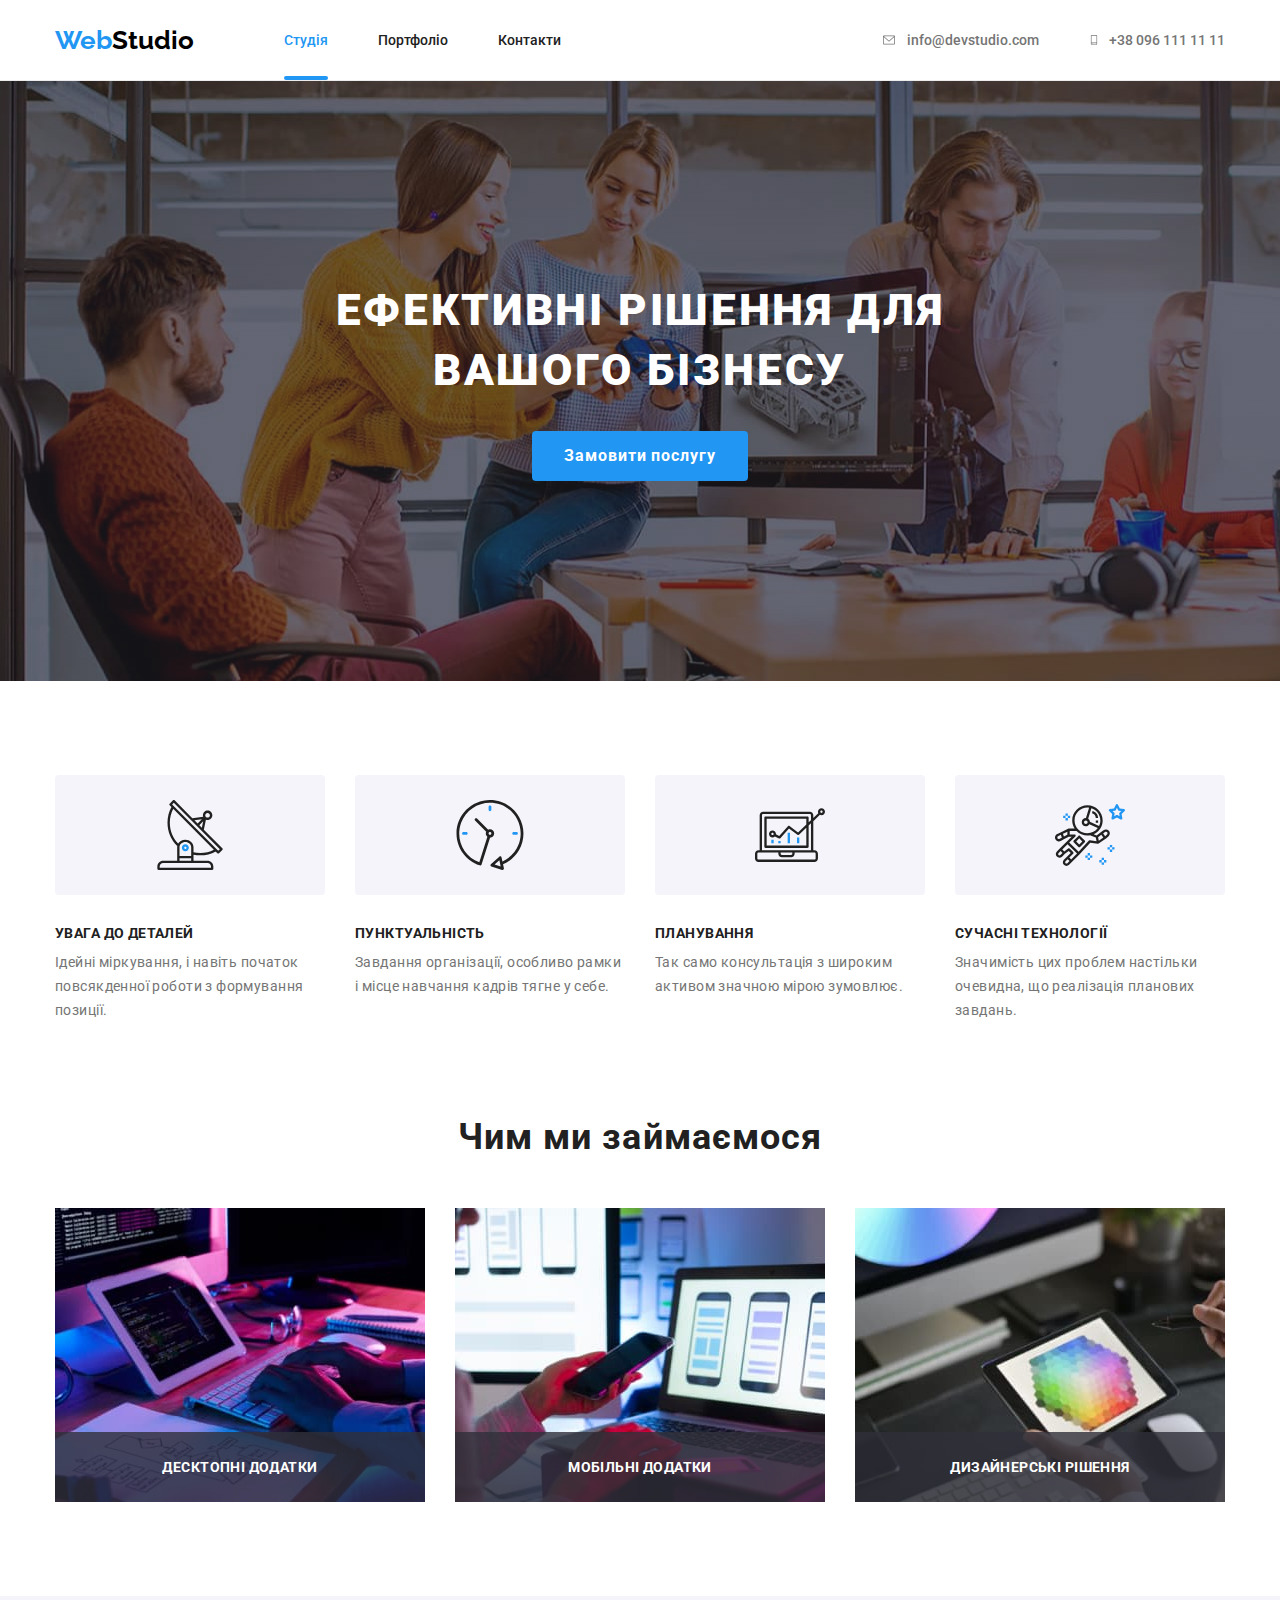
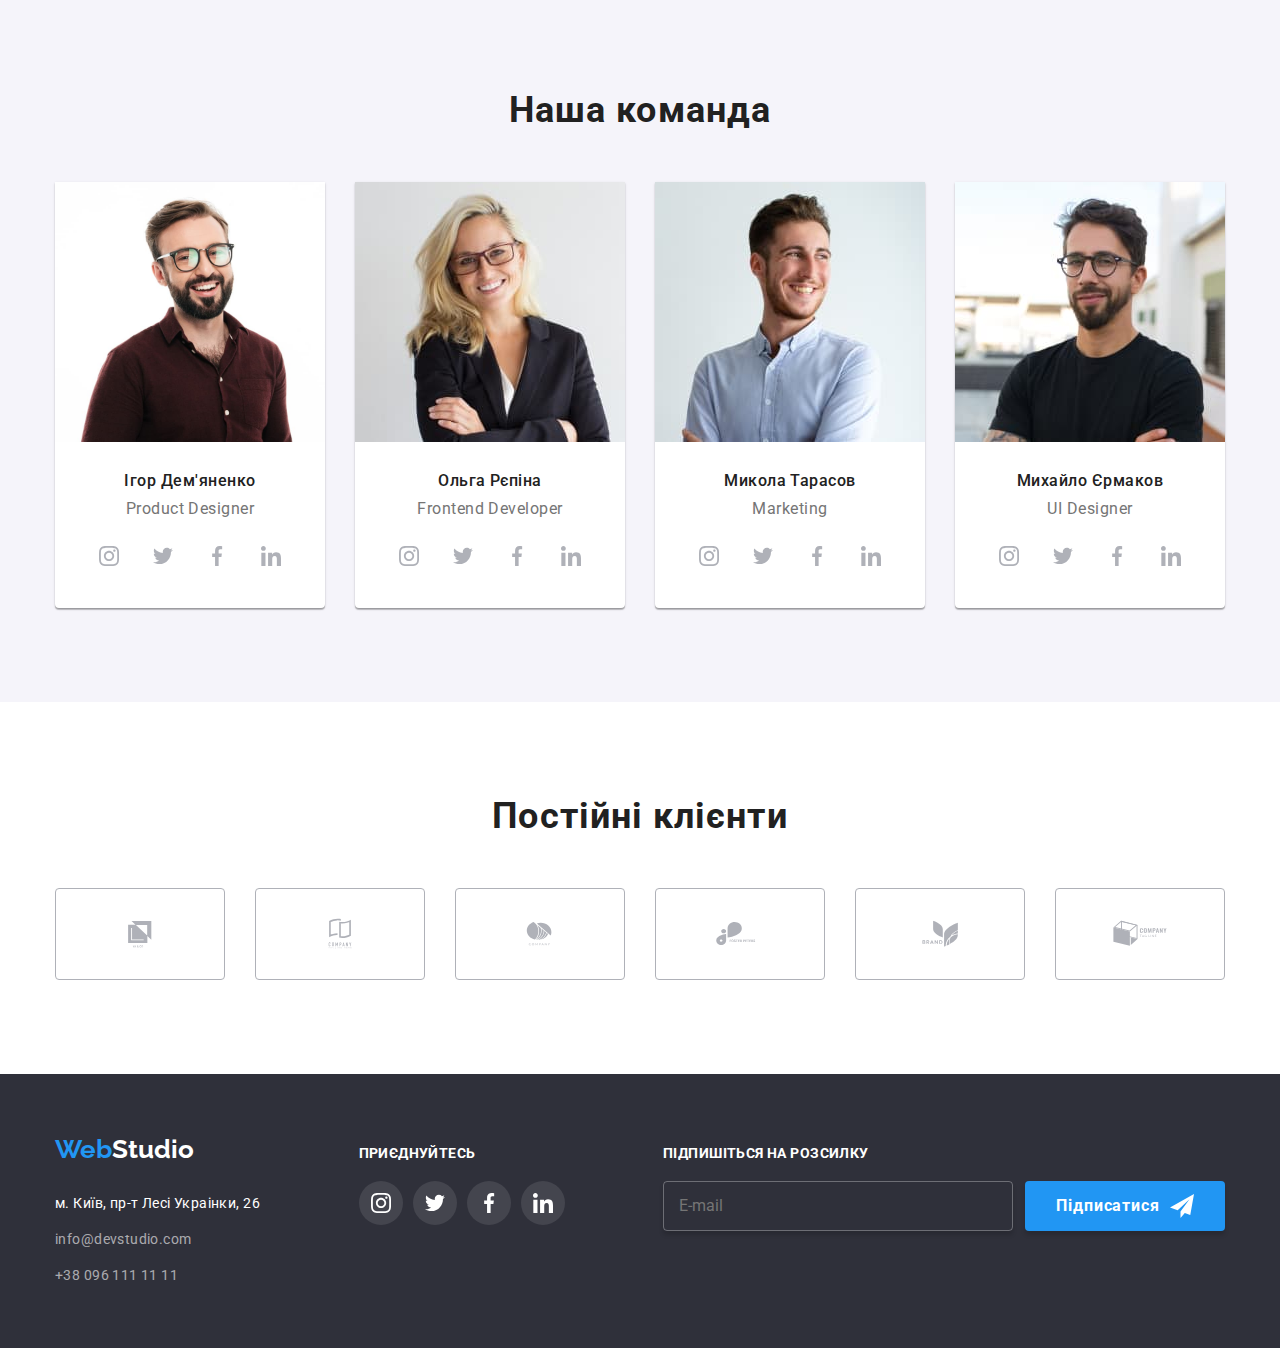
==== index.html @ 92c08f85 "Initial commit" ====
<!DOCTYPE html>
<html lang="uk">

<head>
  <meta charset="UTF-8">
  <meta name="viewport" content="width=device-width, initial-scale=1.0">

  <link rel="preconnect" href="https://fonts.googleapis.com">
  <link rel="preconnect" href="https://fonts.gstatic.com" crossorigin>
  <link href="https://fonts.googleapis.com/css2?family=Roboto:wght@400;500;700;900&display=swap" rel="stylesheet">
  <link href="https://fonts.googleapis.com/css2?family=Raleway:wght@700&display=swap" rel="stylesheet">

  <link rel="stylesheet" href="https://cdnjs.cloudflare.com/ajax/libs/modern-normalize/1.0.0/modern-normalize.min.css">
  <link rel="stylesheet" href="./css/styles.css">

  <title>WebStudio</title>
</head>

<body>
  <!-- Header -->
  <header class="header">

    <div class="container header-menu">
      <!-- Top menu -->
      <nav class="top-menu">
        <a href="#" class="logo">Web<span class="logostudio">Studio</span></a>
        <ul class="header-lin-menu">
          <li><a href="#about" class="header-link-active">Студія</a></li>
          <li><a href="portfolio.html" class="header-link">Портфоліо</a></li>
          <li><a href="#contacts" class="header-link">Контакти</a></li>
        </ul>
      </nav>
      <ul class="header-linl-menu">
        <li class="header-linl-menu-li">
          <a href="mailto:info@devstudio.com" class="contacts-link">
            <svg class="header-linl-svg-env">
              <use href="./images/symbol-defs.svg#envelope"></use>
            </svg>
            info@devstudio.com</a>
        </li>
        <li class="header-linl-menu-li">
          <a href="tel:+380961111111" class="contacts-link">
            <svg class="header-linl-svg-smart">
              <use href="./images/symbol-defs.svg#smartphone"></use>
            </svg>
            +38 096 111 11 11</a>
        </li>
      </ul>
    </div>

  </header>

  <!-- Main -->
  <main>

    <!-- Slogan -->
    <section class="section-slogan">
      <div class="container slogan">
        <h1 class="slogan-text">Ефективні рішення для вашого бізнесу</h1>
        <button type="button" class="order" data-modal-open>Замовити послугу</button>
      </div>

      <!-- Modal window -->
      <div class="backdrop is-hidden" data-backdrop>
        <div class="modal is-hidden" data-modal>
          <form class="modal-form">
            <fieldset class="modal-form-group">
              <legend class="modal-group-title">Залиште свої дані, ми вам передзвонимо</legend>
              <label class="modal-form-label">
                <input type="text" name="username" placeholder=" " class="modal-form-input">
                <span class="modal-form-text">Ім'я</span>
                <span class="modal-form-icon">
                  <svg class="form-svg">
                    <use href="./images/symbol-defs.svg#name"></use>
                  </svg>
                </span>
              </label>
              <label class="modal-form-label">
                <input type="text" name="phone" placeholder=" " class="modal-form-input">
                <span class="modal-form-text">Телефон</span>
                <span class="modal-form-icon">
                  <svg class="form-svg">
                    <use href="./images/symbol-defs.svg#phone"></use>
                  </svg>
                </span>
              </label>
              <label class="modal-form-label">
                <input type="text" name="email" placeholder=" " class="modal-form-input">
                <span class="modal-form-text">Пошта</span>
                <span class="modal-form-icon">
                  <svg class="form-svg">
                    <use href="./images/symbol-defs.svg#email"></use>
                  </svg>
                </span>
              </label>
              <label class="modal-form-label-comment">
                <textarea name="feedback" placeholder="Введіть текст" class="modal-form-commets"></textarea>
                <span class="modal-form-comment">Коментар</span>
              </label>
              <label class="modal-form-checkbox">
                <input type="checkbox" name="conditions" value="conditions" class="checkbox">
                <span class="modal-form-checkbox-icon">
                  <svg class="form-checkbox-svg">
                    <use href="./images/symbol-defs.svg#checkbox"></use>
                  </svg>
                </span>
                <span class="modal-form-checkbox-text">Погоджуюся з розсилкою та приймаю
                  <a href="#" class="modal-form-checkbox-text-active">Умови договору</a></span>
              </label>
            </fieldset>
            <button type="submit" class="send">
              Відправити
            </button>
          </form>
          <button data-modal-close class="button-modal-close">
            <svg class="close-svg">
              <use href="./images/symbol-defs.svg#close"></use>
            </svg>
          </button>
        </div>
      </div>
    </section>


    <!-- What do we do -->
    <section class=" section-whatdowedo">

      <div class="container whatdowedo">
        <h2 class="visually-hidden">what-main</h2>
        <ul class="what-main">
          <li class="what-list">
            <div class="icon">
              <svg class="icon-svg">
                <use href="./images/symbol-defs.svg#antenna"></use>
              </svg>
            </div>
            <h3 class="what-title">Увага до деталей</h3>
            <p class="what-text">Ідейні міркування, і навіть початок повсякденної роботи з формування позиції.
            </p>
          </li>

          <li class="what-list icon-clock">
            <div class="icon">
              <svg class="icon-svg">
                <use href="./images/symbol-defs.svg#clock"></use>
              </svg>
            </div>
            <h3 class="what-title">Пунктуальність</h3>
            <p class="what-text">Завдання організації, особливо рамки і місце навчання кадрів тягне у себе.
            </p>
          </li>

          <li class="what-list icon-diagram">
            <div class="icon">
              <svg class="icon-svg">
                <use href="./images/symbol-defs.svg#diagram"></use>
              </svg>
            </div>
            <h3 class="what-title">Планування</h3>
            <p class="what-text">Так само консультація з широким активом значною мірою зумовлює.</p>
          </li>

          <li class="what-list icon-astronavt">
            <div class="icon">
              <svg class="icon-svg">
                <use href="./images/symbol-defs.svg#astronaut"></use>
              </svg>
            </div>
            <h3 class="what-title">Сучасні технології</h3>
            <p class="what-text">Значимість цих проблем настільки очевидна, що реалізація планових завдань.
            </p>
          </li>
        </ul>
      </div>

    </section>


    <!-- What do we do image-->
    <section class="section-what-image">

      <div class="container what-image">
        <h2 class="what-slogan" id="portfolio">Чим ми займаємося</h2>
        <ul class="what-image-flex">
          <li class="what-image-list">
            <img src=" ./images/what1.jpg" alt="Комп'ютер" width="370">
            <p class="what-image-text">Десктопні додатки</p>
          </li>

          <li class="what-image-list">
            <img src="./images/what2.jpg" alt="Телефон" width="370">
            <p class="what-image-text">Мобільні додатки</p>
          </li>

          <li class="what-image-list">
            <img src=" ./images/what3.jpg" alt="Планшет" width="370">
            <p class="what-image-text">Дизайнерські рішення</p>
          </li>
        </ul>
      </div>

    </section>



    <!-- Our team -->
    <section class="section-ourteam">
      <div class="container ourteam">
        <h2 class="ourteam-title" id="about">Наша команда</h2>
        <ul class="our-team-list">
          <li class="card">
            <img src="./images/dem.jpg" alt="Ігор Дем'яненко" width="270">
            <div class="ourteam-text">
              <h3 class="ourteam-name">Ігор Дем'яненко</h3>
              <p class="ourteam-profession">Product Designer</p>
              <ul class="our-team-sn">
                <li>
                  <a href="#" class="our-team-li-sn">
                    <svg class="sn-svg">
                      <use href="./images/symbol-defs.svg#instagram"></use>
                    </svg>
                  </a>
                </li>
                <li>
                  <a href="#" class="our-team-li-sn">
                    <svg class="sn-svg">
                      <use href="./images/symbol-defs.svg#twitter"></use>
                    </svg>
                  </a>
                </li>
                <li>
                  <a href="#" class="our-team-li-sn">
                    <svg class="sn-svg">
                      <use href="./images/symbol-defs.svg#facebook"></use>
                    </svg>
                  </a>
                </li>
                <li>
                  <a href="#" class="our-team-li-sn">
                    <svg class="sn-svg">
                      <use href="./images/symbol-defs.svg#linkedin"></use>
                    </svg>
                  </a>
                </li>
              </ul>
            </div>
          </li>

          <li class="card">
            <img src="./images/repina.jpg" alt="Ольга Рєпіна" width="270">
            <div class="ourteam-text">
              <h3 class="ourteam-name">Ольга Рєпіна</h3>
              <p class="ourteam-profession">Frontend Developer</p>
              <ul class="our-team-sn">
                <li>
                  <a href="#" class="our-team-li-sn">
                    <svg class="sn-svg">
                      <use href="./images/symbol-defs.svg#instagram"></use>
                    </svg>
                  </a>
                </li>
                <li>
                  <a href="#" class="our-team-li-sn">
                    <svg class="sn-svg">
                      <use href="./images/symbol-defs.svg#twitter"></use>
                    </svg>
                  </a>
                </li>
                <li>
                  <a href="#" class="our-team-li-sn">
                    <svg class="sn-svg">
                      <use href="./images/symbol-defs.svg#facebook"></use>
                    </svg>
                  </a>
                </li>
                <li>
                  <a href="#" class="our-team-li-sn">
                    <svg class="sn-svg">
                      <use href="./images/symbol-defs.svg#linkedin"></use>
                    </svg>
                  </a>
                </li>
              </ul>
            </div>
          </li>

          <li class="card">
            <img src="./images/tarasov.jpg" alt="Микола Тарасов" width="270">
            <div class="ourteam-text">
              <h3 class="ourteam-name">Микола Тарасов</h3>
              <p class="ourteam-profession">Marketing</p>
              <ul class="our-team-sn">
                <li>
                  <a href="#" class="our-team-li-sn">
                    <svg class="sn-svg">
                      <use href="./images/symbol-defs.svg#instagram"></use>
                    </svg>
                  </a>
                </li>
                <li>
                  <a href="#" class="our-team-li-sn">
                    <svg class="sn-svg">
                      <use href="./images/symbol-defs.svg#twitter"></use>
                    </svg>
                  </a>
                </li>
                <li>
                  <a href="#" class="our-team-li-sn">
                    <svg class="sn-svg">
                      <use href="./images/symbol-defs.svg#facebook"></use>
                    </svg>
                  </a>
                </li>
                <li>
                  <a href="#" class="our-team-li-sn">
                    <svg class="sn-svg">
                      <use href="./images/symbol-defs.svg#linkedin"></use>
                    </svg>
                  </a>
                </li>
              </ul>
            </div>
          </li>

          <li class="card">
            <img src="./images/ermakov.jpg" alt="Михайло Єрмаков" width="270">
            <div class="ourteam-text">
              <h3 class="ourteam-name">Михайло Єрмаков</h3>
              <p class="ourteam-profession">UI Designer</p>
              <ul class="our-team-sn">
                <li>
                  <a href="#" class="our-team-li-sn">
                    <svg class="sn-svg">
                      <use href="./images/symbol-defs.svg#instagram"></use>
                    </svg>
                  </a>
                </li>
                <li>
                  <a href="#" class="our-team-li-sn">
                    <svg class="sn-svg">
                      <use href="./images/symbol-defs.svg#twitter"></use>
                    </svg>
                  </a>
                </li>
                <li>
                  <a href="#" class="our-team-li-sn">
                    <svg class="sn-svg">
                      <use href="./images/symbol-defs.svg#facebook"></use>
                    </svg>
                  </a>
                </li>
                <li>
                  <a href="#" class="our-team-li-sn">
                    <svg class="sn-svg">
                      <use href="./images/symbol-defs.svg#linkedin"></use>
                    </svg>
                  </a>
                </li>
              </ul>
            </div>
          </li>

        </ul>
      </div>

    </section>


    <!-- Regular customers -->
    <section class="section-reg-cust">
      <div class="container">
        <h2 class="reg-cust-title" id="customers">Постійні клієнти</h2>
        <ul class="reg-cust-list-ul">
          <li class="reg-cust-list-li">
            <a href="#" class="reg-cust-list-a">
              <svg class="client-svg">
                <use href="./images/symbol-defs.svg#client1"></use>
              </svg>
            </a>
          </li>
          <li class="reg-cust-list-li"><a href="#" class="reg-cust-list-a">
              <svg class="client-svg">
                <use href="./images/symbol-defs.svg#client2"></use>
              </svg>
            </a></li>
          <li class="reg-cust-list-li"><a href="#" class="reg-cust-list-a">
              <svg class="client-svg">
                <use href="./images/symbol-defs.svg#client3"></use>
              </svg>
            </a></li>
          <li class="reg-cust-list-li"><a href="#" class="reg-cust-list-a">
              <svg class="client-svg">
                <use href="./images/symbol-defs.svg#client4"></use>
              </svg>
            </a></li>
          <li class="reg-cust-list-li"><a href="#" class="reg-cust-list-a">
              <svg class="client-svg">
                <use href="./images/symbol-defs.svg#client5"></use>
              </svg>
            </a></li>
          <li class="reg-cust-list-li"><a href="#" class="reg-cust-list-a">
              <svg class="client-svg">
                <use href="./images/symbol-defs.svg#client6"></use>
              </svg>
            </a></li>
        </ul>
      </div>


    </section>

  </main>

  <!-- Footer -->
  <footer class="footer">
    <!-- Contacts -->
    <div class="container footer-cont">
      <div class="footer-contacts">
        <a href="#" class="footer-logo" id="contacts">Web<span class="logostudio-footer">Studio</span></a>
        <ul class="footer-menu">
          <li class="footer-menu-li">
            <a href="https://goo.gl/maps/CPtrU1FHBa2aNyZL9" target="_blank" rel="noopener noreferrer nofollow"
              class="footer-link">
              м. Київ, пр-т Лесі Украінки, 26</a>
          </li>
          <li class="footer-menu-li"><a href="mailto:info@devstudio.com" class="footer-link-dop">info@devstudio.com</a>
          </li>
          <li><a href="tel:+380961111111" class="footer-link-dop">+38 096 111 11 11</a></li>
        </ul>
      </div>


      <!-- Social networks -->
      <div class="footer-sn">
        <p class="footer-sn-title">приєднуйтесь</p>
        <ul class="footer-sn-ul">
          <li>
            <a href="#" class="footer-sn-li">
              <svg class="sn-svg">
                <use href="./images/symbol-defs.svg#instagram"></use>
              </svg>
            </a>
          </li>
          <li>
            <a href="#" class="footer-sn-li">
              <svg class="sn-svg">
                <use href="./images/symbol-defs.svg#twitter"></use>
              </svg>
            </a>
          </li>
          <li>
            <a href="#" class="footer-sn-li">
              <svg class="sn-svg">
                <use href="./images/symbol-defs.svg#facebook"></use>
              </svg>
            </a>
          </li>
          <li>
            <a href="#" class="footer-sn-li">
              <svg class="sn-svg">
                <use href="./images/symbol-defs.svg#linkedin"></use>
              </svg>
            </a>
          </li>
        </ul>
      </div>


      <!-- Subscribe forms -->
      <div class="footer-subscribe">
        <p class="footer-subscribe-title">Підпишіться на розсилку</p>
        <form name="footer-subscribe-form" autocomplete="on" novalidate class="subscribe-form">
          <input type="email" name="email" placeholder="E-mail">
          <button type="submit" class="subscribe">
            Підписатися
            <svg class="subscribe-svg">
              <use href="./images/symbol-defs.svg#telegram"></use>
            </svg>
          </button>
        </form>
      </div>


    </div>
  </footer>

  <!-- Script modal windows -->
  <script src="./js/modal.js"></script>

</body>

</html>
---- css/styles.css ----
:root {
  --color-title: #212121;
  --color-text: #757575;
  --color-link: #2196f3;
  --color-fff: #fff;
  --color-000: #000;
  --color-slogan: #2f303a;
  --color-button-hover: #188ce8;
  --color-ourteam: #f5f4fa;
  --border-top-color: #ececec;
  --buttons-portf: #f5f4fa;
  --card-portf: #eee;
  --color-sn: #afb1b8;
  --color-footer-sn: rgba(255, 255, 255, 0.1);
}

body {
  font-style: normal;
  font-family: "Roboto", sans-serif;
}

h1,
h2,
h3,
h4,
h5,
h6 {
  margin: 0;
  padding: 0;
}

p {
  margin: 0;
  padding: 0;
}

a {
  text-decoration: none;
  color: currentColor;
}

ul {
  list-style-type: none;
  margin: 0;
  padding: 0;
}

button {
  font-style: normal;
  font-family: "Roboto", sans-serif;
  padding: 0;
}

img {
  display: block;
}

.container {
  width: 1200px;
  padding: 0 15px;
  margin: 0 auto;
}

/***********************************
HEADER 
***********************************/

.header {
  border-bottom: 1px solid var(--border-top-color);
}

.header-menu {
  background-color: var(--color-fff);
  display: flex;
  align-items: center;
  justify-content: center;
}

.top-menu {
  display: flex;
  align-items: center;
}

.logo {
  color: var(--color-link);
  font-size: 26px;
  font-weight: 700;
  line-height: 1.17;
  font-family: "Raleway", sans-serif;
  margin-right: 90px;
}

.logo .logostudio {
  color: var(--color-000);
}

.header-lin-menu {
  display: flex;
  gap: 50px;
  padding: 0;
  margin: 0;
}

.header-linl-menu {
  display: flex;
  gap: 50px;
  padding: 0;
  margin-left: auto;
  align-items: center;
}

.header-linl-menu-li {
  color: var(--color-text);
}

.header-linl-svg-env {
  width: 16px;
  height: 12px;
  padding: 0;
  margin-right: 10px;
  fill: currentColor;
}

.header-linl-svg-smart {
  width: 10px;
  height: 16px;
  padding: 0;
  margin-right: 10px;
  fill: currentColor;
}

.header-link {
  color: var(--color-title);
  font-size: 14px;
  font-weight: 500;
  line-height: 1.17;
  display: block;
  padding: 32px 0;
  transition: color 250ms cubic-bezier(0.4, 0, 0.2, 1);
}

.header-link-active {
  position: relative;
  color: var(--color-link);
  font-size: 14px;
  font-weight: 500;
  line-height: 1.17;
  display: block;
  padding: 32px 0;
}

.header-link-active::after {
  content: "";
  position: absolute;
  bottom: 0;
  display: block;
  background-color: var(--color-link);
  width: 100%;
  height: 4px;
  border-radius: 2px;
}

.header-link:hover,
.header-link:focus {
  color: var(--color-link);
}

.contacts-link {
  display: flex;
  align-items: center;
  color: currentColor;
  font-size: 14px;
  font-weight: 500;
  line-height: 1.17;
  transition: color 250ms cubic-bezier(0.4, 0, 0.2, 1);
}

.contacts-link:hover,
.contacts-link:focus {
  color: var(--color-link);
}

/***********************************
MAIN
***********************************/

.slogan {
  text-align: center;
  position: relative;
}

.section-slogan {
  padding: 200px 0;
  max-width: 1600px;
  margin-left: auto;
  margin-right: auto;
  background-image: linear-gradient(
      to right,
      rgba(47, 48, 58, 0.4),
      rgba(47, 48, 58, 0.4)
    ),
    url("../images/fon.jpg");
}

.slogan-text {
  color: var(--color-fff);
  text-align: center;
  font-size: 44px;
  font-weight: 900;
  line-height: 1.36;
  letter-spacing: 2.64px;
  text-transform: uppercase;
  width: 700px;
  margin: auto;
  margin-bottom: 30px;
}

.order {
  font-style: normal;
  background-color: var(--color-link);
  color: var(--color-fff);
  border: none;
  border-radius: 4px;
  text-align: center;
  font-size: 16px;
  font-weight: 700;
  line-height: 1.875;
  letter-spacing: 0.96px;
  padding: 10px 32px;
  cursor: pointer;
  transition: background-color 250ms cubic-bezier(0.4, 0, 0.2, 1);
}

.order:hover,
.order:focus {
  background-color: var(--color-button-hover);
  outline-width: 0;
}

.backdrop.is-hidden {
  visibility: hidden;
  opacity: 0;
  pointer-events: none;
}

.modal.is-hidden {
  transform: scale(0.1);
}

.backdrop {
  position: fixed;
  z-index: 10;
  top: 0;
  left: 0;
  width: 100%;
  height: 100%;
  background-color: rgba(0, 0, 0, 0.5);
  opacity: 1;
  visibility: visible;
  transition: opacity 250ms cubic-bezier(0.4, 0, 0.2, 1),
    visibility 250ms cubic-bezier(0.4, 0, 0.2, 1);
}

.modal {
  position: absolute;
  top: 50%;
  left: 50%;
  transform: translate(-50%, -50%) scale(1);
  width: 530px;
  height: 580px;
  display: flex;
  align-items: flex-start;
  justify-content: center;
  background-color: var(--color-fff);
  padding: 40px;
  transition: transform 250ms cubic-bezier(0.4, 0, 0.2, 1);
}

.button-modal-close {
  position: absolute;
  top: 8px;
  right: 8px;
  display: flex;
  align-items: center;
  justify-content: center;
  width: 30px;
  height: 30px;
  border-radius: 50%;
  border: 1px solid var(--color-sn);
  color: currentColor;
  background-color: var(--color-fff);
  transition: color 250ms cubic-bezier(0.4, 0, 0.2, 1);
}

.close-svg {
  width: 18px;
  height: 18px;
  fill: currentColor;
}

.button-modal-close:hover,
.button-modal-close:focus {
  color: var(--color-link);
  outline-width: 0;
}

.modal-form {
  display: flex;
  flex-direction: column;
  align-items: center;
  padding: 0;
}
.modal-form-group {
  display: flex;
  flex-direction: column;
  padding: 0;
  margin: 0;
  border: none;
  width: 450px;
}

.modal-group-title {
  width: 100%;
  font-weight: 700;
  text-align: center;
  font-size: 20px;
  line-height: normal;
  letter-spacing: 0.6px;
  margin-bottom: 30px;
}

.modal-form-input {
  display: block;
  height: 40px;
  border-radius: 4px;
  border: 1px solid rgba(33, 33, 33, 0.2);
  padding-left: 40px;
  transition: border-color 250ms cubic-bezier(0.4, 0, 0.2, 1);
}

.modal-form-label {
  position: relative;
  display: flex;
  flex-direction: column;
  cursor: pointer;
  margin-bottom: 28px;
  color: var(--color-title);
}

.modal-form-text {
  position: absolute;
  top: -50%;
  left: 0px;
  color: var(--color-text);
  font-size: 12px;
  font-weight: 400;
  line-height: normal;
  letter-spacing: 0.12px;
}

.modal-form-icon {
  position: absolute;
  top: 25%;
  left: 12px;
  transition: color 250ms cubic-bezier(0.4, 0, 0.2, 1);
}

.form-svg {
  width: 18px;
  height: 18px;
  fill: currentColor;
}

.modal-form-input:focus,
.modal-form-input:focus-visible,
.modal-form-input:focus-within {
  border-color: var(--color-link);
  outline-width: 0;
}

.modal-form-label:focus > .modal-form-icon,
.modal-form-label:focus-visible > .modal-form-icon,
.modal-form-label:focus-within > .modal-form-icon {
  color: var(--color-link);
}

.modal-form-label-comment {
  position: relative;
  display: flex;
  flex-direction: column;
  cursor: pointer;
  margin-bottom: 20px;
  color: var(--color-title);
}

.modal-form-commets {
  display: block;
  height: 120px;
  border-radius: 4px;
  border: 1px solid rgba(33, 33, 33, 0.2);
  padding: 12px 16px;
  resize: none;
  color: rgba(117, 117, 117, 0.5);
  font-size: 12px;
  font-weight: 400;
  line-height: normal;
  letter-spacing: 0.12px;
  transition: border-color 250ms cubic-bezier(0.4, 0, 0.2, 1);
}

.modal-form-comment {
  position: absolute;
  top: -20px;
  left: 0px;
  color: var(--color-text);
  font-size: 12px;
  font-weight: 400;
  line-height: normal;
  letter-spacing: 0.12px;
}

.modal-form-label-comment:focus-within > .modal-form-commets {
  border-color: var(--color-link);
  outline-width: 0;
}

.modal-form-field {
  display: flex;
  align-items: center;
  gap: 4px;
}

.modal-form-checkbox {
  position: relative;
  display: flex;
  align-items: center;
  justify-content: center;
  padding: 0;
  margin-bottom: 30px;
}

.checkbox {
  position: absolute;
  width: 1px;
  height: 1px;
  margin: -1px;
  border: 0;
  padding: 0;
  white-space: nowrap;
  clip-path: inset(100%);
  clip: rect(0 0 0 0);
  overflow: hidden;
}

.modal-form-checkbox-text {
  color: var(--color-text);
  font-size: 14px;
  font-weight: 400;
  line-height: 24px; /* 171.429% */
  letter-spacing: 0.42px;
  margin-left: 8px;
}

.modal-form-checkbox-text-active {
  color: var(--color-link);
  text-decoration-line: underline;
}

.modal-form-checkbox-icon {
  display: flex;
  justify-content: center;
  align-items: center;
  width: 16px;
  height: 16px;
  color: var(--color-fff);
  border: 1.5px solid var(--color-title);
  border-radius: 4px;
  transition: color 250ms cubic-bezier(0.4, 0, 0.2, 1),
    background-color 250ms cubic-bezier(0.4, 0, 0.2, 1);
}

.form-checkbox-svg {
  width: 16px;
  height: 16px;
  fill: currentColor;
}

.checkbox:checked + .modal-form-checkbox-icon {
  color: var(--color-fff);
  background-color: var(--color-link);
  border-color: transparent;
}

.checkbox:focus-visible + .modal-form-checkbox-icon {
  color: var(--color-fff);
  border-color: var(--color-link);
}

.send {
  display: flex;
  justify-content: center;
  align-items: center;
  width: 200px;
  height: 50px;
  background-color: var(--color-link);
  color: var(--color-fff);
  border: none;
  border-radius: 4px;
  box-shadow: 0px 4px 4px 0px rgba(0, 0, 0, 0.15);
  text-align: center;
  font-size: 16px;
  font-weight: 700;
  line-height: 30px;
  letter-spacing: 0.96px;
  padding: 10px 0;
  cursor: pointer;
  transition: background-color 250ms cubic-bezier(0.4, 0, 0.2, 1);
}

.send:focus,
.send:hover {
  background-color: var(--color-button-hover);
  outline-width: 0;
}

.whatdowedo {
  background-color: var(--color-fff);
}

.section-whatdowedo {
  padding: 94px 0;
}

.slogan-whatdowedo {
  visibility: hidden;
}

.visually-hidden {
  position: absolute;
  width: 1px;
  height: 1px;
  margin: -1px;
  border: 0;
  padding: 0;
  white-space: nowrap;
  clip-path: inset(100%);
  clip: rect(0 0 0 0);
  overflow: hidden;
}

.what-main {
  display: flex;
  gap: 30px;
  justify-content: center;
}

.what-list {
  width: 270px;
  display: block;
}

.icon {
  display: flex;
  height: 120px;
  background-color: var(--color-ourteam);
  border-radius: 4px;
  align-items: center;
  justify-content: center;
}

.icon-svg {
  width: 70px;
  height: 70px;
}

.what-title {
  color: var(--color-title);
  font-size: 14px;
  font-weight: 700;
  line-height: 1.17;
  letter-spacing: 0.42px;
  text-transform: uppercase;
  margin-bottom: 10px;
  margin-top: 30px;
}

.what-text {
  color: var(--color-text);
  font-size: 14px;
  font-weight: 400;
  line-height: 1.7;
  letter-spacing: 0.42px;
}

.what-slogan {
  color: var(--color-title);
  text-align: center;
  font-size: 36px;
  font-weight: 700;
  letter-spacing: 1.08px;
  margin-bottom: 50px;
}

.section-what-image {
  padding-bottom: 94px;
  background-color: var(--color-fff);
}

.what-image-flex {
  display: flex;
  align-items: center;
  gap: 30px;
  justify-content: center;
}

.what-image-list {
  position: relative;
  z-index: auto;
}

.what-image-text {
  position: absolute;
  bottom: 0;
  width: 100%;
  height: 70px;
  background-color: rgba(47, 48, 58, 0.8);
  color: var(--color-fff);
  display: flex;
  align-items: center;
  justify-content: center;
  font-size: 14px;
  font-weight: 700;
  line-height: normal;
  letter-spacing: 0.42px;
  text-transform: uppercase;
}

.section-ourteam {
  background-color: var(--color-ourteam);
  padding: 94px 0;
}

.our-team-list {
  display: flex;
  gap: 30px;
  justify-content: center;
}

.card {
  width: 270px;
  border-radius: 0px 0px 4px 4px;
  background: var(--color-fff);
  box-shadow: 0px 2px 1px 0px rgba(0, 0, 0, 0.2),
    0px 1px 1px 0px rgba(0, 0, 0, 0.14), 0px 1px 3px 0px rgba(0, 0, 0, 0.12);
}

.ourteam-text {
  padding: 30px 0;
}

.ourteam-title {
  color: var(--color-title);
  text-align: center;
  font-size: 36px;
  font-weight: 700;
  letter-spacing: 1.08px;
  margin-bottom: 50px;
}

.ourteam-name {
  color: var(--color-title);
  text-align: center;
  font-size: 16px;
  font-weight: 500;
  letter-spacing: 0.48px;
  margin-bottom: 10px;
}

.ourteam-profession {
  color: var(--color-text);
  text-align: center;
  font-size: 16px;
  font-weight: 400;
  letter-spacing: 0.48px;
  margin-bottom: 16px;
}

.our-team-sn {
  display: flex;
  gap: 10px;
  justify-content: center;
}

.our-team-li-sn {
  display: flex;
  align-items: center;
  justify-content: center;
  width: 44px;
  height: 44px;
  border-radius: 50%;
  color: var(--color-sn);
  transition: color 250ms cubic-bezier(0.4, 0, 0.2, 1),
    background-color 250ms cubic-bezier(0.4, 0, 0.2, 1);
}

.our-team-li-sn:hover,
.our-team-li-sn:focus {
  color: var(--color-fff);
  background-color: var(--color-link);
}

.sn-svg {
  width: 20px;
  height: 20px;
  fill: currentColor;
}

.section-reg-cust {
  background-color: var(--color-fff);
  padding: 94px 0;
}

.reg-cust-title {
  color: var(--color-title);
  text-align: center;
  font-size: 36px;
  font-weight: 700;
  letter-spacing: 1.08px;
  margin-bottom: 50px;
}

.reg-cust-list-ul {
  display: flex;
  gap: 30px;
  padding: 0;
  margin: 0;
}

.reg-cust-list-li {
  display: block;
}

.reg-cust-list-a {
  display: flex;
  align-items: center;
  justify-content: center;
  width: 170px;
  height: 92px;
  border-radius: 4px;
  color: var(--color-sn);
  background-color: var(--color-fff);
  border: 1px solid var(--color-sn);
  transition: color 250ms cubic-bezier(0.4, 0, 0.2, 1),
    border 250ms cubic-bezier(0.4, 0, 0.2, 1);
}

.reg-cust-list-a:hover,
.reg-cust-list-a:focus {
  color: var(--color-link);
  border: 1px solid var(--color-link);
}

.client-svg {
  width: 106px;
  height: 60px;
  fill: currentColor;
}

.top-menu-portf {
  display: flex;
  align-items: center;
  padding-left: 215px;
}

.section-portfolio {
  padding: 94px 0;
  margin: 0;
}

.button-menu {
  display: flex;
  gap: 8px;
  justify-content: center;
  margin-bottom: 50px;
}

.ourprojects {
  padding-bottom: 0px;
}

.buttons-portfolio {
  border-radius: 4px;
  background: var(--buttons-portf);
  border: 0;
  color: var(--color-title);
  text-align: center;
  font-size: 16px;
  font-weight: 500;
  line-height: 26px; /* 162.5% */
  letter-spacing: 0.48px;
  cursor: pointer;
  padding: 6px 22px;
  transition: color 250ms cubic-bezier(0.4, 0, 0.2, 1),
    background-color 250ms cubic-bezier(0.4, 0, 0.2, 1),
    box-shadow 250ms cubic-bezier(0.4, 0, 0.2, 1);
}

.buttons-portfolio:hover,
.buttons-portfolio:focus {
  background-color: var(--color-link);
  color: var(--color-fff);
  box-shadow: 0px 2px 2px 0px rgba(0, 0, 0, 0.12),
    0px 1px 2px 0px rgba(0, 0, 0, 0.08), 0px 3px 1px 0px rgba(0, 0, 0, 0.1);
}

.our-portf-list {
  display: flex;
  flex-wrap: wrap;
  gap: 30px;
}

.ourteam-portf-title {
  color: var(--color-title);
  font-size: 18px;
  font-weight: 700;
  line-height: 2;
  letter-spacing: 1.08px;
  margin-bottom: 4px;
}

.ourteam-portf-text {
  color: var(--color-text);
  font-size: 16px;
  font-weight: 400;
  line-height: 1.875;
  letter-spacing: 0.48px;
}

.card-portf {
  display: block;
  width: 370px;
  background: var(--color-fff);
  transition: box-shadow 250ms cubic-bezier(0.4, 0, 0.2, 1);
}

.card-image {
  position: relative;
  overflow: hidden;
}

.card-overlay {
  position: absolute;
  bottom: 0;
  display: flex;
  align-items: center;
  justify-content: center;
  background-color: rgba(33, 150, 243, 0.9);
  width: 100%;
  height: 100%;
  padding: 63px 24px;
  transform: translateY(+100%);
  transition: transform 250ms cubic-bezier(0.4, 0, 0.2, 1);
}

.card-overlay-text {
  color: var(--color-fff);
  font-family: Roboto;
  font-size: 18px;
  font-weight: 400;
  line-height: 28px;
  letter-spacing: 0.54px;
}

.card-portf-text {
  padding: 20px 24px;
  border: 1px solid var(--card-portf);
  border-top: 0;
}

.card-portf:hover,
.card-portf:focus {
  box-shadow: 1px 4px 6px 0px rgba(0, 0, 0, 0.16),
    0px 4px 4px 0px rgba(0, 0, 0, 0.06), 0px 1px 1px 0px rgba(0, 0, 0, 0.12);
}

.card-portf:hover .card-overlay {
  transform: translateY(0);
}

.card-portf:focus .card-overlay {
  transform: translateY(0);
}

/***********************************
FOOTER
***********************************/

.footer {
  background-color: var(--color-slogan);
  padding: 60px 0;
}

.footer-cont {
  display: flex;
  align-items: baseline;
  justify-content: space-between;
}

.footer-logo {
  color: var(--color-link);
  font-size: 26px;
  font-weight: 700;
  line-height: 1.17;
  font-family: "Raleway", sans-serif;
  padding: 0;
  margin: 0;
}

.footer-logo .logostudio-footer {
  color: var(--color-fff);
}

.footer-menu {
  margin-top: 28px;
}

.footer-menu-li {
  margin-bottom: 12px;
}

.footer-link {
  color: var(--color-fff);
  font-size: 14px;
  font-weight: 400;
  line-height: 1.71;
  letter-spacing: 0.42px;
  font-style: normal;
  transition: color 250ms cubic-bezier(0.4, 0, 0.2, 1);
}

.footer-link:hover,
.footer-link:focus {
  color: var(--color-link);
}

.footer-link-dop {
  color: rgba(255, 255, 255, 0.6);
  font-size: 14px;
  font-weight: 400;
  line-height: 1.71;
  letter-spacing: 0.42px;
  font-style: normal;
  transition: color 250ms cubic-bezier(0.4, 0, 0.2, 1);
}

.footer-link-dop:hover,
.footer-link-dop:focus {
  color: var(--color-link);
}

.footer-sn-title {
  color: var(--color-fff);
  font-family: Roboto;
  font-size: 14px;
  font-weight: 700;
  line-height: normal;
  letter-spacing: 0.42px;
  text-transform: uppercase;
  margin-bottom: 20px;
}

.footer-sn-ul {
  display: flex;
  gap: 10px;
  justify-content: center;
}

.footer-sn-li {
  display: flex;
  align-items: center;
  justify-content: center;
  width: 44px;
  height: 44px;
  border-radius: 50%;
  color: var(--color-fff);
  background-color: var(--color-footer-sn);
  transition: background-color 250ms cubic-bezier(0.4, 0, 0.2, 1);
}

.footer-sn-li:hover,
.footer-sn-li:focus {
  background-color: var(--color-link);
}

.footer-subscribe {
  display: flex;
  flex-direction: column;
  margin-right: 0;
}

.footer-subscribe-title {
  color: var(--color-fff);
  font-size: 14px;
  font-weight: 700;
  line-height: normal;
  letter-spacing: 0.42px;
  text-transform: uppercase;
  margin-bottom: 20px;
}

.subscribe-form {
  display: flex;
  flex-direction: row;
}

.subscribe-form input {
  width: 350px;
  border-radius: 4px;
  border: 1px solid rgba(255, 255, 255, 0.3);
  background: rgba(33, 150, 243, 0);
  box-shadow: 0px 4px 4px 0px rgba(0, 0, 0, 0.15);
  padding: 15px;
  color: var(--color-fff);
}

.subscribe {
  display: flex;
  justify-content: center;
  align-items: center;
  width: 200px;
  height: 50px;
  background-color: var(--color-link);
  color: var(--color-fff);
  border: none;
  border-radius: 4px;
  box-shadow: 0px 4px 4px 0px rgba(0, 0, 0, 0.15);
  text-align: center;
  font-size: 16px;
  font-weight: 700;
  line-height: 30px;
  letter-spacing: 0.96px;
  padding: 10px 0;
  cursor: pointer;
  margin-left: 12px;
}

.subscribe-svg {
  width: 24px;
  height: 24px;
  fill: currentColor;
  margin-left: 10px;
}
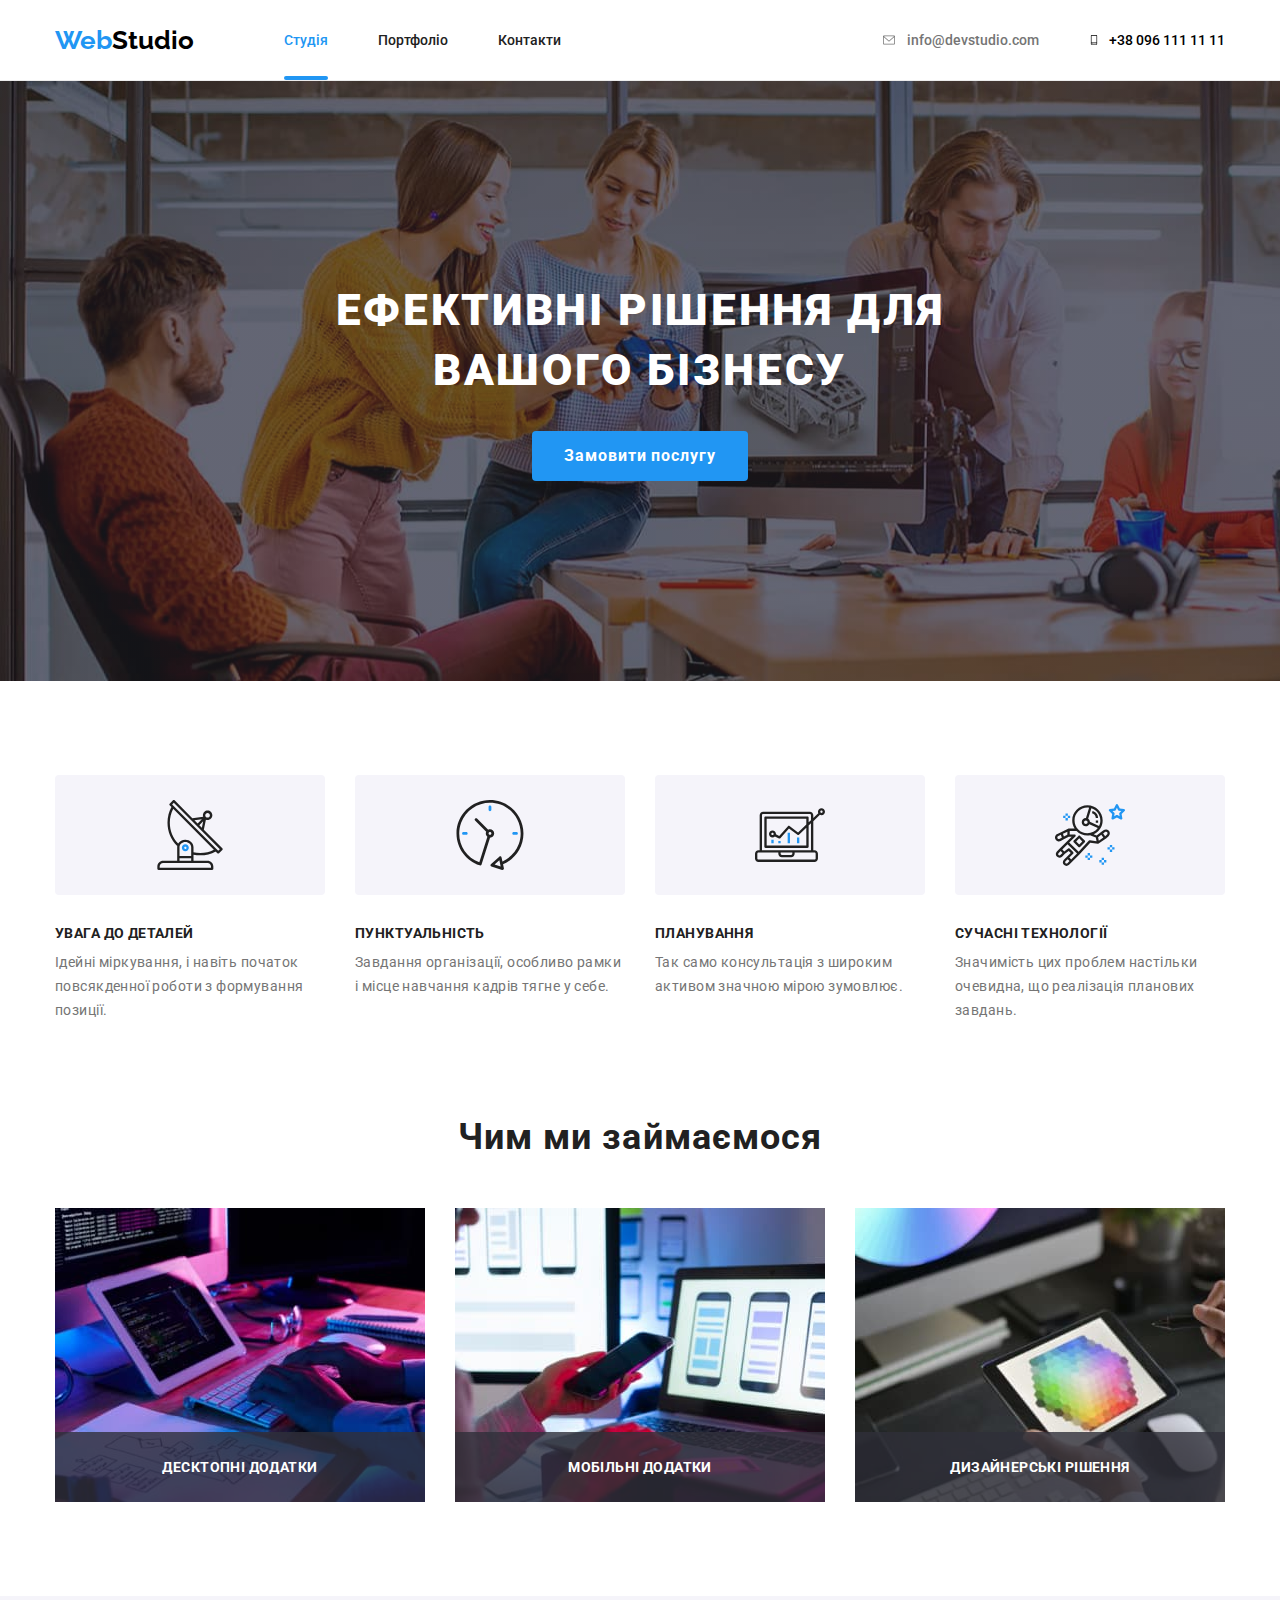
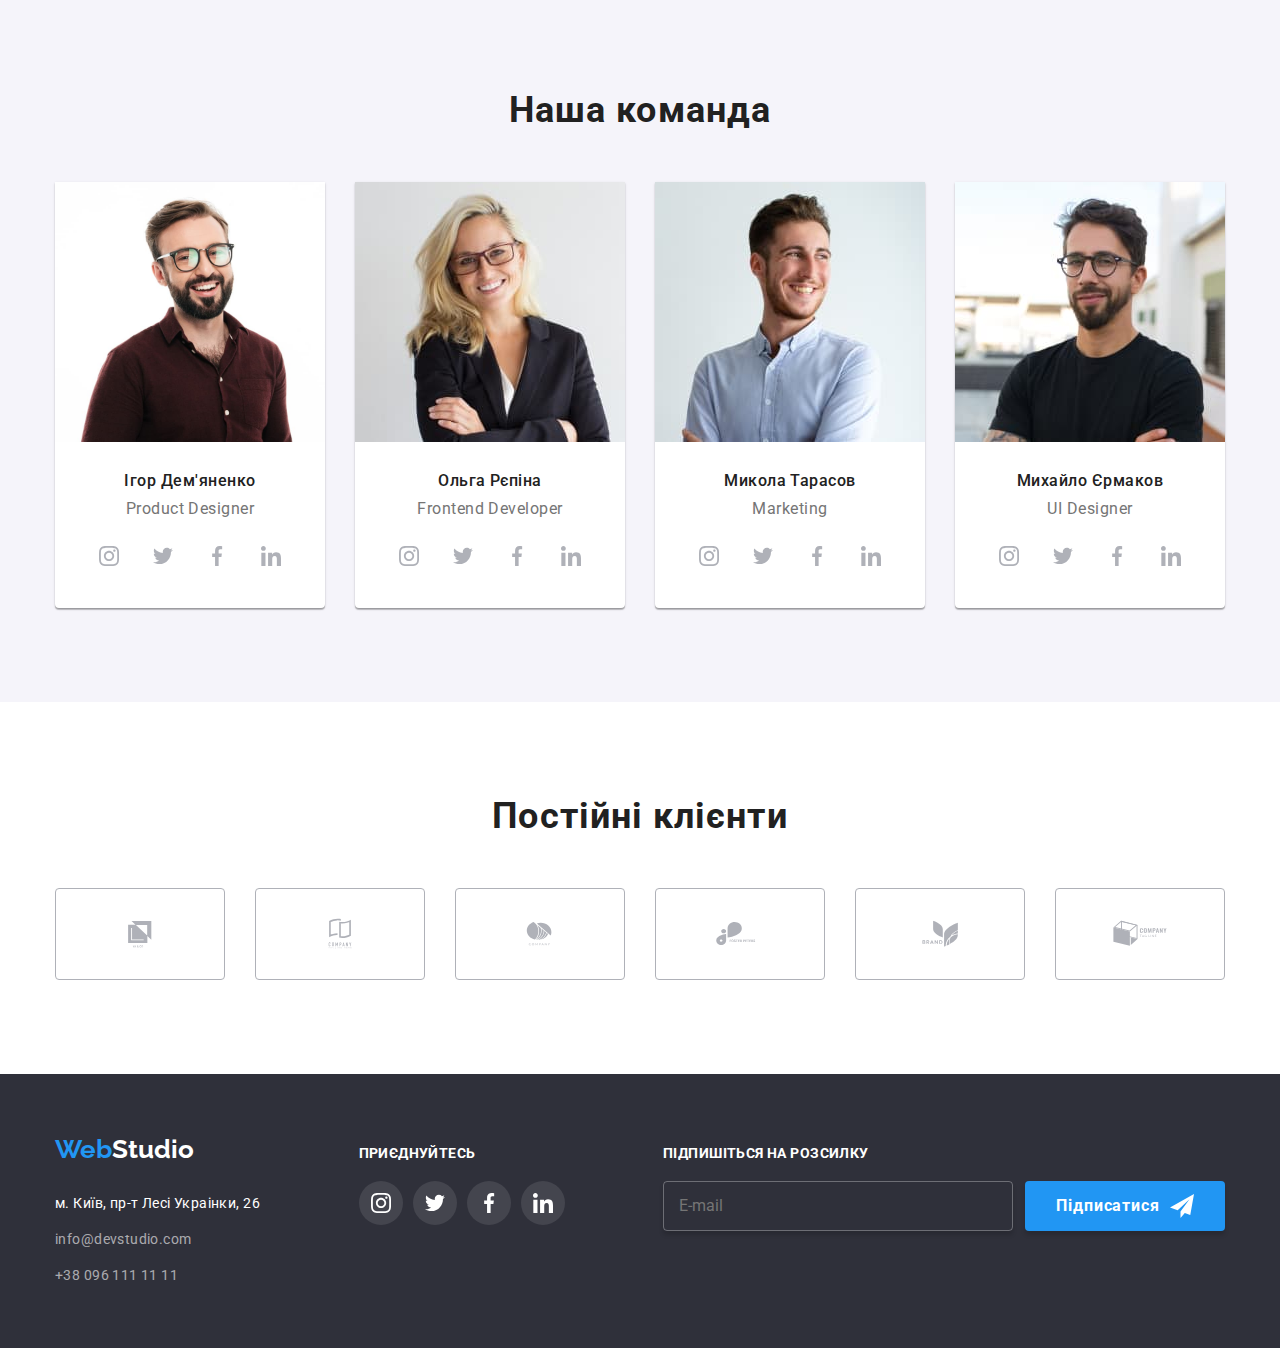
==== commit bf5f5d40: "09.11" ====
--- a/index.html
+++ b/index.html
@@ -21,26 +21,29 @@
   <header class="header">
 
     <div class="container header-menu">
-      <!-- Top menu -->
-      <nav class="top-menu">
-        <a href="#" class="logo">Web<span class="logostudio">Studio</span></a>
-        <ul class="header-lin-menu">
-          <li><a href="#about" class="header-link-active">Студія</a></li>
-          <li><a href="portfolio.html" class="header-link">Портфоліо</a></li>
-          <li><a href="#contacts" class="header-link">Контакти</a></li>
+
+      <!-- Navigation menu -->
+      <nav class="navigation">
+        <a href="#" class="logoweb">Web<span class="logostudio">Studio</span></a>
+        <ul class="navigation__menu">
+          <li><a href="#about" class="navigation__link-active">Студія</a></li>
+          <li><a href="portfolio.html" class="navigation__link">Портфоліо</a></li>
+          <li><a href="#contacts" class="navigation__link">Контакти</a></li>
         </ul>
       </nav>
-      <ul class="header-linl-menu">
-        <li class="header-linl-menu-li">
-          <a href="mailto:info@devstudio.com" class="contacts-link">
-            <svg class="header-linl-svg-env">
+
+      <!-- Connection menu -->
+      <ul class="connection__menu">
+        <li class="connection__list">
+          <a href="mailto:info@devstudio.com" class="connection__link">
+            <svg class="connection__svg-env">
               <use href="./images/symbol-defs.svg#envelope"></use>
             </svg>
             info@devstudio.com</a>
         </li>
         <li class="header-linl-menu-li">
-          <a href="tel:+380961111111" class="contacts-link">
-            <svg class="header-linl-svg-smart">
+          <a href="tel:+380961111111" class="connection__link">
+            <svg class="connection__svg-smart">
               <use href="./images/symbol-defs.svg#smartphone"></use>
             </svg>
             +38 096 111 11 11</a>
--- a/css/styles.css
+++ b/css/styles.css
@@ -76,12 +76,9 @@
   justify-content: center;
 }
 
-.top-menu {
-  display: flex;
-  align-items: center;
-}
-
-.logo {
+/** LOGO **/
+
+.logoweb {
   color: var(--color-link);
   font-size: 26px;
   font-weight: 700;
@@ -90,46 +87,25 @@
   margin-right: 90px;
 }
 
-.logo .logostudio {
+.logostudio {
   color: var(--color-000);
 }
 
-.header-lin-menu {
+/** NAVIGATION **/
+
+.navigation {
+  display: flex;
+  align-items: center;
+}
+
+.navigation__menu {
   display: flex;
   gap: 50px;
   padding: 0;
   margin: 0;
 }
 
-.header-linl-menu {
-  display: flex;
-  gap: 50px;
-  padding: 0;
-  margin-left: auto;
-  align-items: center;
-}
-
-.header-linl-menu-li {
-  color: var(--color-text);
-}
-
-.header-linl-svg-env {
-  width: 16px;
-  height: 12px;
-  padding: 0;
-  margin-right: 10px;
-  fill: currentColor;
-}
-
-.header-linl-svg-smart {
-  width: 10px;
-  height: 16px;
-  padding: 0;
-  margin-right: 10px;
-  fill: currentColor;
-}
-
-.header-link {
+.navigation__link {
   color: var(--color-title);
   font-size: 14px;
   font-weight: 500;
@@ -139,7 +115,7 @@
   transition: color 250ms cubic-bezier(0.4, 0, 0.2, 1);
 }
 
-.header-link-active {
+.navigation__link-active {
   position: relative;
   color: var(--color-link);
   font-size: 14px;
@@ -149,7 +125,7 @@
   padding: 32px 0;
 }
 
-.header-link-active::after {
+.navigation__link-active::after {
   content: "";
   position: absolute;
   bottom: 0;
@@ -160,12 +136,42 @@
   border-radius: 2px;
 }
 
-.header-link:hover,
-.header-link:focus {
+.navigation__link:hover,
+.navigation__link:focus {
   color: var(--color-link);
 }
 
-.contacts-link {
+/** CONNECTION **/
+
+.connection__menu {
+  display: flex;
+  gap: 50px;
+  padding: 0;
+  margin-left: auto;
+  align-items: center;
+}
+
+.connection__list {
+  color: var(--color-text);
+}
+
+.connection__svg-env {
+  width: 16px;
+  height: 12px;
+  padding: 0;
+  margin-right: 10px;
+  fill: currentColor;
+}
+
+.connection__svg-smart {
+  width: 10px;
+  height: 16px;
+  padding: 0;
+  margin-right: 10px;
+  fill: currentColor;
+}
+
+.connection__link {
   display: flex;
   align-items: center;
   color: currentColor;
@@ -175,8 +181,8 @@
   transition: color 250ms cubic-bezier(0.4, 0, 0.2, 1);
 }
 
-.contacts-link:hover,
-.contacts-link:focus {
+.connection__link:hover,
+.connection__link:focus {
   color: var(--color-link);
 }
 
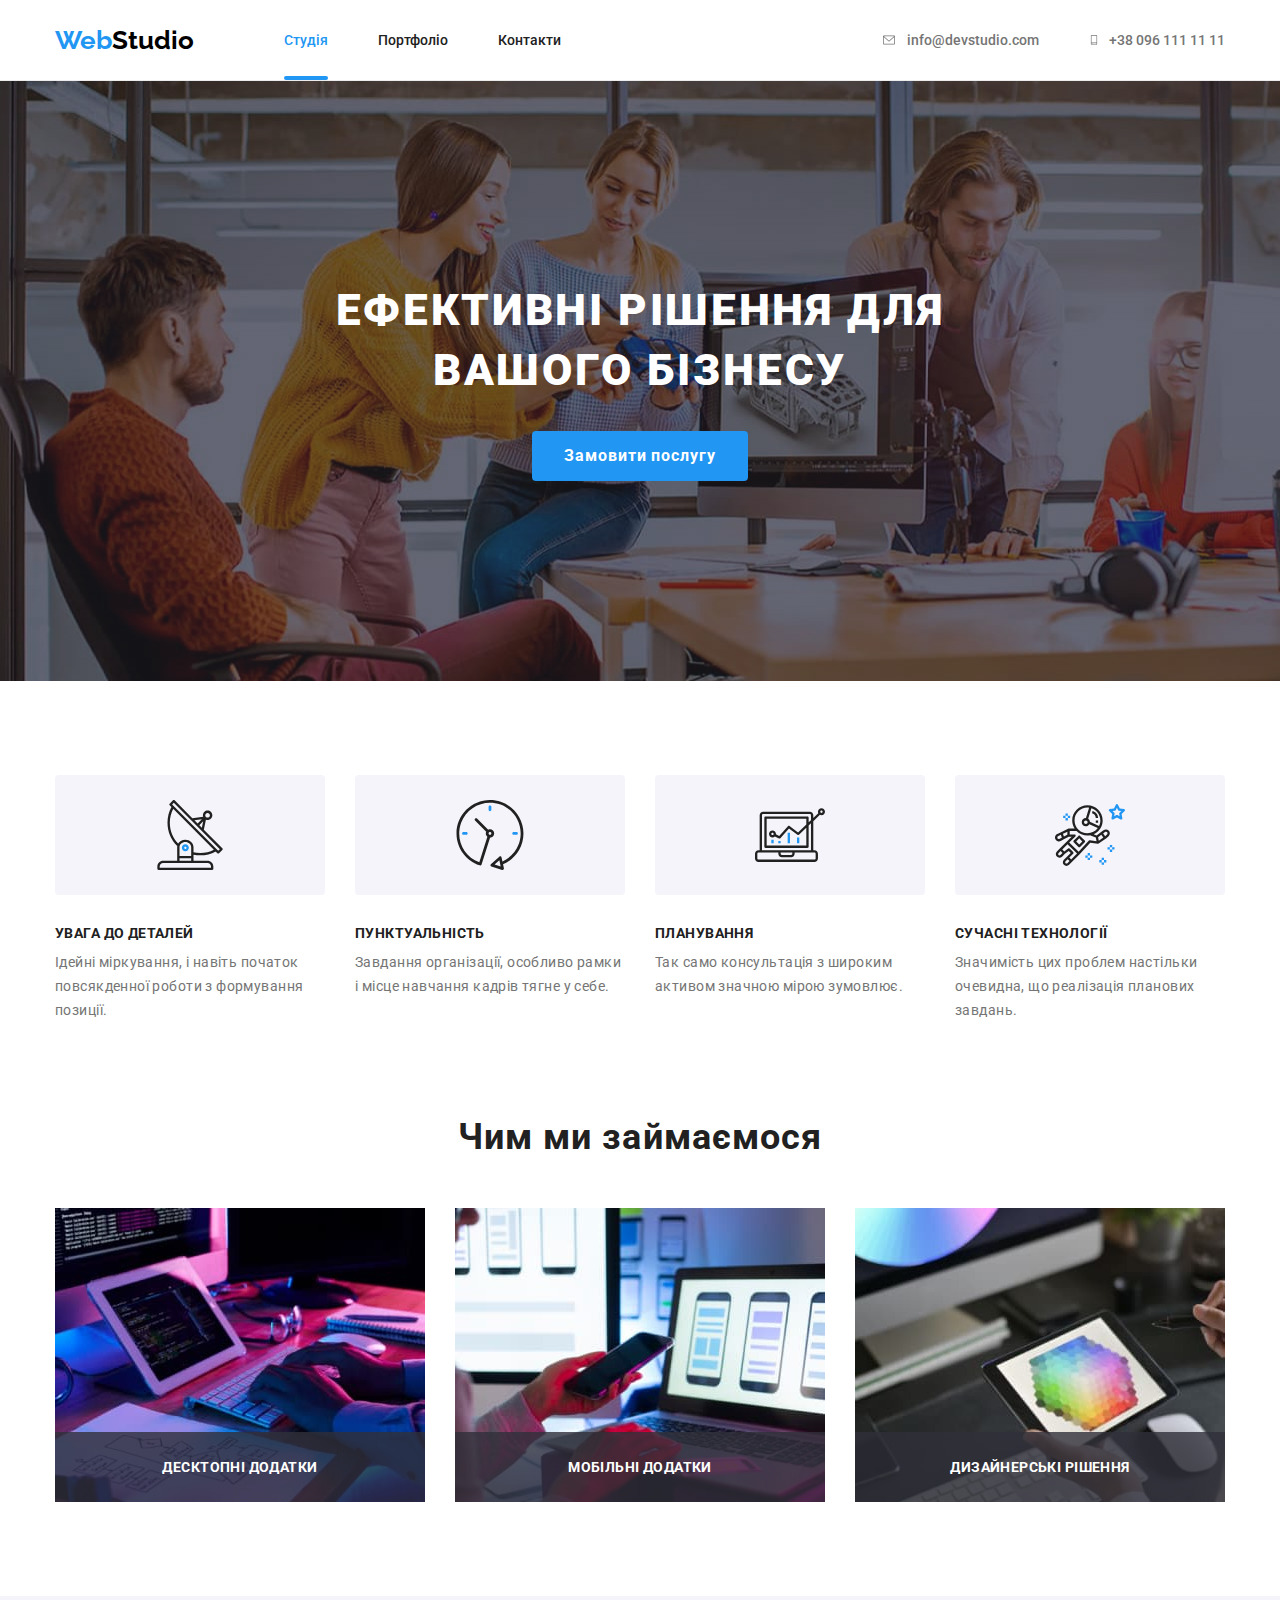
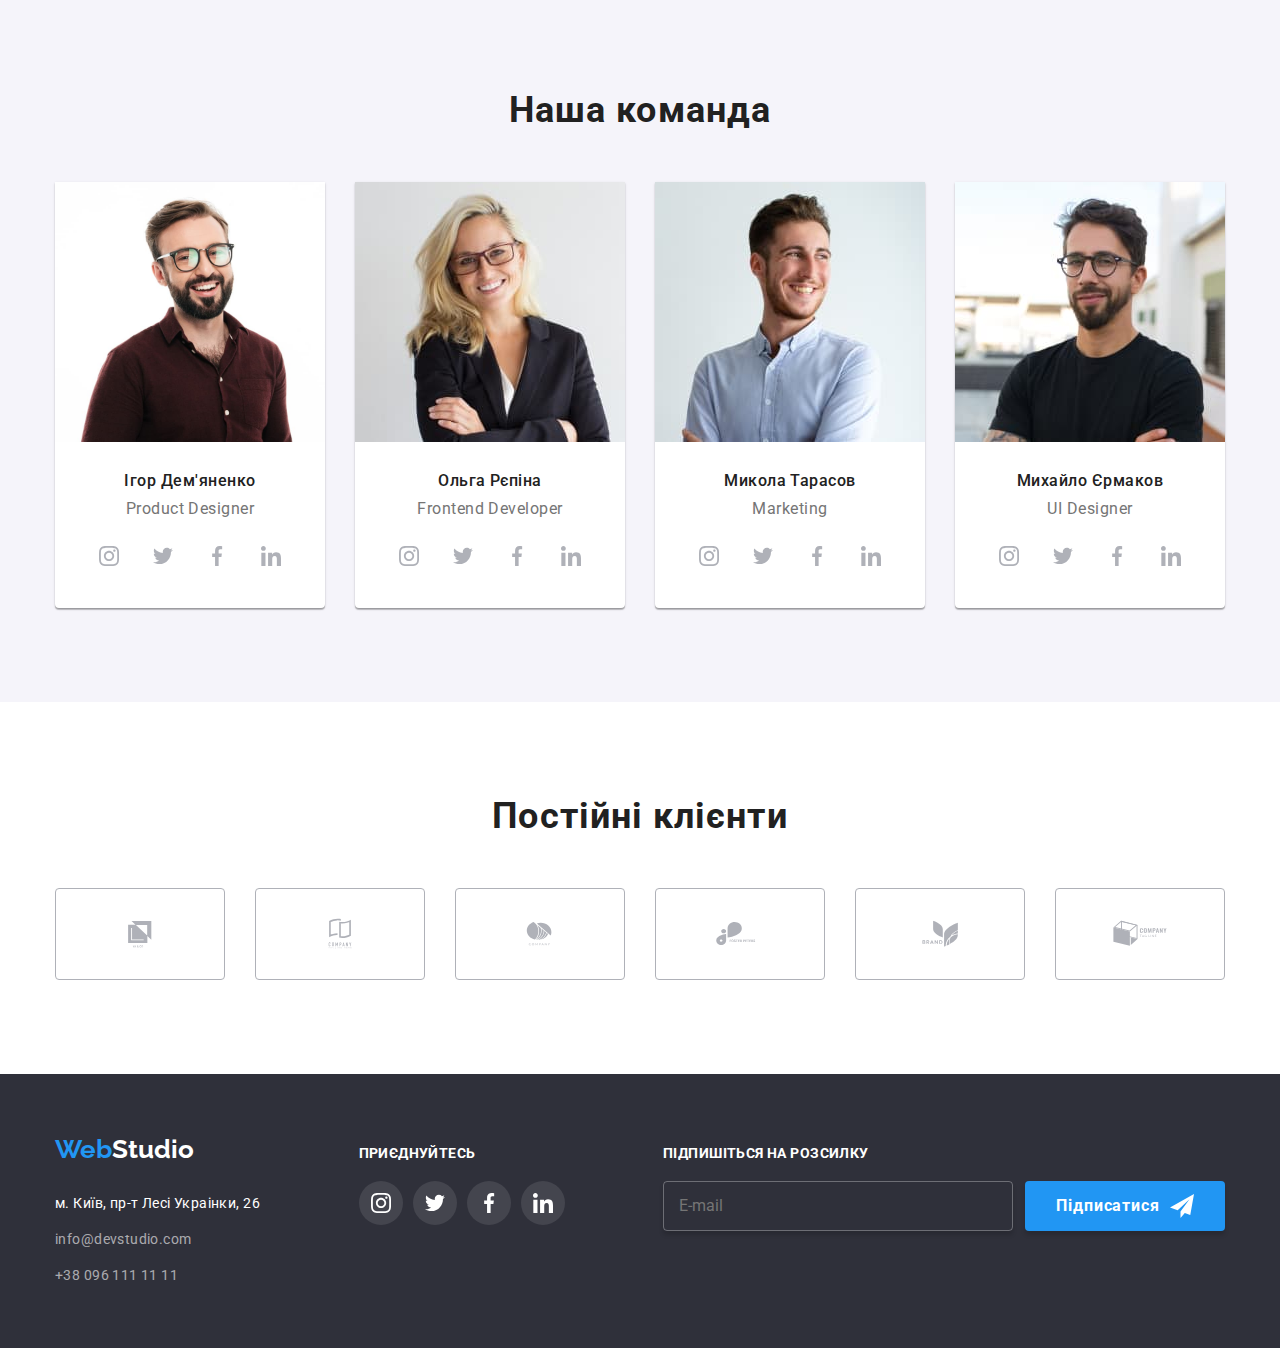
==== commit bb55693d: "10.11" ====
--- a/index.html
+++ b/index.html
@@ -41,7 +41,7 @@
             </svg>
             info@devstudio.com</a>
         </li>
-        <li class="header-linl-menu-li">
+        <li class="connection__list">
           <a href="tel:+380961111111" class="connection__link">
             <svg class="connection__svg-smart">
               <use href="./images/symbol-defs.svg#smartphone"></use>
@@ -64,59 +64,59 @@
       </div>
 
       <!-- Modal window -->
-      <div class="backdrop is-hidden" data-backdrop>
+      <div class="modal__backdrop is-hidden" data-backdrop>
         <div class="modal is-hidden" data-modal>
-          <form class="modal-form">
-            <fieldset class="modal-form-group">
-              <legend class="modal-group-title">Залиште свої дані, ми вам передзвонимо</legend>
-              <label class="modal-form-label">
-                <input type="text" name="username" placeholder=" " class="modal-form-input">
-                <span class="modal-form-text">Ім'я</span>
-                <span class="modal-form-icon">
-                  <svg class="form-svg">
+          <form class="modal__form">
+            <fieldset class="modal__group">
+              <legend class="modal__title">Залиште свої дані, ми вам передзвонимо</legend>
+              <label class="modal__label">
+                <input type="text" name="username" placeholder=" " class="modal__input">
+                <span class="modal__text">Ім'я</span>
+                <span class="modal__icon">
+                  <svg class="modal__svg">
                     <use href="./images/symbol-defs.svg#name"></use>
                   </svg>
                 </span>
               </label>
-              <label class="modal-form-label">
-                <input type="text" name="phone" placeholder=" " class="modal-form-input">
-                <span class="modal-form-text">Телефон</span>
-                <span class="modal-form-icon">
-                  <svg class="form-svg">
+              <label class="modal__label">
+                <input type="text" name="phone" placeholder=" " class="modal__input">
+                <span class="modal__text">Телефон</span>
+                <span class="modal__icon">
+                  <svg class="modal__svg">
                     <use href="./images/symbol-defs.svg#phone"></use>
                   </svg>
                 </span>
               </label>
-              <label class="modal-form-label">
-                <input type="text" name="email" placeholder=" " class="modal-form-input">
-                <span class="modal-form-text">Пошта</span>
-                <span class="modal-form-icon">
-                  <svg class="form-svg">
+              <label class="modal__label">
+                <input type="text" name="email" placeholder=" " class="modal__input">
+                <span class="modal__text">Пошта</span>
+                <span class="modal__icon">
+                  <svg class="modal__svg">
                     <use href="./images/symbol-defs.svg#email"></use>
                   </svg>
                 </span>
               </label>
-              <label class="modal-form-label-comment">
-                <textarea name="feedback" placeholder="Введіть текст" class="modal-form-commets"></textarea>
-                <span class="modal-form-comment">Коментар</span>
+              <label class="modal__comments">
+                <textarea name="feedback" placeholder="Введіть текст" class="modal__commetsinput"></textarea>
+                <span class="modal__commentstext">Коментар</span>
               </label>
-              <label class="modal-form-checkbox">
-                <input type="checkbox" name="conditions" value="conditions" class="checkbox">
-                <span class="modal-form-checkbox-icon">
-                  <svg class="form-checkbox-svg">
+              <label class="modal__checkbox">
+                <input type="checkbox" name="conditions" value="conditions" class="modal__checkboxinput">
+                <span class="modal__checkboxicon">
+                  <svg class="modal__checkboxsvg">
                     <use href="./images/symbol-defs.svg#checkbox"></use>
                   </svg>
                 </span>
-                <span class="modal-form-checkbox-text">Погоджуюся з розсилкою та приймаю
-                  <a href="#" class="modal-form-checkbox-text-active">Умови договору</a></span>
+                <span class="modal__checkboxtext">Погоджуюся з розсилкою та приймаю
+                  <a href="#" class="modal__checkboxtext-active">Умови договору</a></span>
               </label>
             </fieldset>
-            <button type="submit" class="send">
+            <button type="submit" class="modal__send">
               Відправити
             </button>
           </form>
-          <button data-modal-close class="button-modal-close">
-            <svg class="close-svg">
+          <button data-modal-close class="modal__close">
+            <svg class="modal__closesvg">
               <use href="./images/symbol-defs.svg#close"></use>
             </svg>
           </button>
@@ -126,51 +126,51 @@
 
 
     <!-- What do we do -->
-    <section class=" section-whatdowedo">
+    <section class="section-whatdowedo">
 
       <div class="container whatdowedo">
-        <h2 class="visually-hidden">what-main</h2>
-        <ul class="what-main">
-          <li class="what-list">
-            <div class="icon">
-              <svg class="icon-svg">
+        <h2 class="visually-hidden">What do we do</h2>
+        <ul class="whatdowedo__menu">
+          <li class="whatdowedo__list">
+            <div class="whatdowedo__icon">
+              <svg class="whatdowedo__icon-svg">
                 <use href="./images/symbol-defs.svg#antenna"></use>
               </svg>
             </div>
-            <h3 class="what-title">Увага до деталей</h3>
-            <p class="what-text">Ідейні міркування, і навіть початок повсякденної роботи з формування позиції.
+            <h3 class="whatdowedo__title">Увага до деталей</h3>
+            <p class="whatdowedo__text">Ідейні міркування, і навіть початок повсякденної роботи з формування позиції.
             </p>
           </li>
 
-          <li class="what-list icon-clock">
-            <div class="icon">
-              <svg class="icon-svg">
+          <li class="whatdowedo__list icon-clock">
+            <div class="whatdowedo__icon">
+              <svg class="whatdowedo__icon-svg">
                 <use href="./images/symbol-defs.svg#clock"></use>
               </svg>
             </div>
-            <h3 class="what-title">Пунктуальність</h3>
-            <p class="what-text">Завдання організації, особливо рамки і місце навчання кадрів тягне у себе.
+            <h3 class="whatdowedo__title">Пунктуальність</h3>
+            <p class="whatdowedo__text">Завдання організації, особливо рамки і місце навчання кадрів тягне у себе.
             </p>
           </li>
 
-          <li class="what-list icon-diagram">
-            <div class="icon">
-              <svg class="icon-svg">
+          <li class="whatdowedo__list icon-diagram">
+            <div class="whatdowedo__icon">
+              <svg class="whatdowedo__icon-svg">
                 <use href="./images/symbol-defs.svg#diagram"></use>
               </svg>
             </div>
-            <h3 class="what-title">Планування</h3>
-            <p class="what-text">Так само консультація з широким активом значною мірою зумовлює.</p>
-          </li>
-
-          <li class="what-list icon-astronavt">
-            <div class="icon">
-              <svg class="icon-svg">
+            <h3 class="whatdowedo__title">Планування</h3>
+            <p class="whatdowedo__text">Так само консультація з широким активом значною мірою зумовлює.</p>
+          </li>
+
+          <li class="whatdowedo__list icon-astronavt">
+            <div class="whatdowedo__icon">
+              <svg class="whatdowedo__icon-svg">
                 <use href="./images/symbol-defs.svg#astronaut"></use>
               </svg>
             </div>
-            <h3 class="what-title">Сучасні технології</h3>
-            <p class="what-text">Значимість цих проблем настільки очевидна, що реалізація планових завдань.
+            <h3 class="whatdowedo__title">Сучасні технології</h3>
+            <p class="whatdowedo__text">Значимість цих проблем настільки очевидна, що реалізація планових завдань.
             </p>
           </li>
         </ul>
@@ -180,24 +180,24 @@
 
 
     <!-- What do we do image-->
-    <section class="section-what-image">
+    <section class="section-whatimage">
 
       <div class="container what-image">
-        <h2 class="what-slogan" id="portfolio">Чим ми займаємося</h2>
-        <ul class="what-image-flex">
-          <li class="what-image-list">
-            <img src=" ./images/what1.jpg" alt="Комп'ютер" width="370">
-            <p class="what-image-text">Десктопні додатки</p>
-          </li>
-
-          <li class="what-image-list">
-            <img src="./images/what2.jpg" alt="Телефон" width="370">
-            <p class="what-image-text">Мобільні додатки</p>
-          </li>
-
-          <li class="what-image-list">
-            <img src=" ./images/what3.jpg" alt="Планшет" width="370">
-            <p class="what-image-text">Дизайнерські рішення</p>
+        <h2 class="whatimage__slogan" id="portfolio">Чим ми займаємося</h2>
+        <ul class="whatimage__menu">
+          <li class="whatimage__list">
+            <img src=" ./images/what1.jpg" alt="Комп'ютер" width="370" class="whatimage__image">
+            <p class="whatimage__text">Десктопні додатки</p>
+          </li>
+
+          <li class="whatimage__list">
+            <img src="./images/what2.jpg" alt="Телефон" width="370" class="whatimage__image">
+            <p class="whatimage__text">Мобільні додатки</p>
+          </li>
+
+          <li class="whatimage__list">
+            <img src=" ./images/what3.jpg" alt="Планшет" width="370" class="whatimage__image">
+            <p class="whatimage__text">Дизайнерські рішення</p>
           </li>
         </ul>
       </div>
--- a/css/styles.css
+++ b/css/styles.css
@@ -61,6 +61,19 @@
   margin: 0 auto;
 }
 
+.visually-hidden {
+  position: absolute;
+  width: 1px;
+  height: 1px;
+  margin: -1px;
+  border: 0;
+  padding: 0;
+  white-space: nowrap;
+  clip-path: inset(100%);
+  clip: rect(0 0 0 0);
+  overflow: hidden;
+}
+
 /***********************************
 HEADER 
 ***********************************/
@@ -243,17 +256,28 @@
   outline-width: 0;
 }
 
-.backdrop.is-hidden {
-  visibility: hidden;
-  opacity: 0;
-  pointer-events: none;
+/** MODAL WINDOW **/
+
+.modal {
+  position: absolute;
+  top: 50%;
+  left: 50%;
+  transform: translate(-50%, -50%) scale(1);
+  width: 530px;
+  height: 580px;
+  display: flex;
+  align-items: flex-start;
+  justify-content: center;
+  background-color: var(--color-fff);
+  padding: 40px;
+  transition: transform 250ms cubic-bezier(0.4, 0, 0.2, 1);
 }
 
 .modal.is-hidden {
   transform: scale(0.1);
 }
 
-.backdrop {
+.modal__backdrop {
   position: fixed;
   z-index: 10;
   top: 0;
@@ -267,56 +291,19 @@
     visibility 250ms cubic-bezier(0.4, 0, 0.2, 1);
 }
 
-.modal {
-  position: absolute;
-  top: 50%;
-  left: 50%;
-  transform: translate(-50%, -50%) scale(1);
-  width: 530px;
-  height: 580px;
-  display: flex;
-  align-items: flex-start;
-  justify-content: center;
-  background-color: var(--color-fff);
-  padding: 40px;
-  transition: transform 250ms cubic-bezier(0.4, 0, 0.2, 1);
-}
-
-.button-modal-close {
-  position: absolute;
-  top: 8px;
-  right: 8px;
-  display: flex;
-  align-items: center;
-  justify-content: center;
-  width: 30px;
-  height: 30px;
-  border-radius: 50%;
-  border: 1px solid var(--color-sn);
-  color: currentColor;
-  background-color: var(--color-fff);
-  transition: color 250ms cubic-bezier(0.4, 0, 0.2, 1);
-}
-
-.close-svg {
-  width: 18px;
-  height: 18px;
-  fill: currentColor;
-}
-
-.button-modal-close:hover,
-.button-modal-close:focus {
-  color: var(--color-link);
-  outline-width: 0;
-}
-
-.modal-form {
+.modal__backdrop.is-hidden {
+  visibility: hidden;
+  opacity: 0;
+  pointer-events: none;
+}
+
+.modal__form {
   display: flex;
   flex-direction: column;
   align-items: center;
   padding: 0;
 }
-.modal-form-group {
+.modal__group {
   display: flex;
   flex-direction: column;
   padding: 0;
@@ -325,7 +312,7 @@
   width: 450px;
 }
 
-.modal-group-title {
+.modal__title {
   width: 100%;
   font-weight: 700;
   text-align: center;
@@ -335,7 +322,22 @@
   margin-bottom: 30px;
 }
 
-.modal-form-input {
+.modal__label {
+  position: relative;
+  display: flex;
+  flex-direction: column;
+  cursor: pointer;
+  margin-bottom: 28px;
+  color: var(--color-title);
+}
+
+.modal__label:focus > .modal__icon,
+.modal__label:focus-visible > .modal__icon,
+.modal__label:focus-within > .modal__icon {
+  color: var(--color-link);
+}
+
+.modal__input {
   display: block;
   height: 40px;
   border-radius: 4px;
@@ -344,16 +346,14 @@
   transition: border-color 250ms cubic-bezier(0.4, 0, 0.2, 1);
 }
 
-.modal-form-label {
-  position: relative;
-  display: flex;
-  flex-direction: column;
-  cursor: pointer;
-  margin-bottom: 28px;
-  color: var(--color-title);
-}
-
-.modal-form-text {
+.modal__input:focus,
+.modal__input:focus-visible,
+.modal__input:focus-within {
+  border-color: var(--color-link);
+  outline-width: 0;
+}
+
+.modal__text {
   position: absolute;
   top: -50%;
   left: 0px;
@@ -364,33 +364,20 @@
   letter-spacing: 0.12px;
 }
 
-.modal-form-icon {
+.modal__icon {
   position: absolute;
   top: 25%;
   left: 12px;
   transition: color 250ms cubic-bezier(0.4, 0, 0.2, 1);
 }
 
-.form-svg {
+.modal__svg {
   width: 18px;
   height: 18px;
   fill: currentColor;
 }
 
-.modal-form-input:focus,
-.modal-form-input:focus-visible,
-.modal-form-input:focus-within {
-  border-color: var(--color-link);
-  outline-width: 0;
-}
-
-.modal-form-label:focus > .modal-form-icon,
-.modal-form-label:focus-visible > .modal-form-icon,
-.modal-form-label:focus-within > .modal-form-icon {
-  color: var(--color-link);
-}
-
-.modal-form-label-comment {
+.modal__comments {
   position: relative;
   display: flex;
   flex-direction: column;
@@ -399,7 +386,7 @@
   color: var(--color-title);
 }
 
-.modal-form-commets {
+.modal__commetsinput {
   display: block;
   height: 120px;
   border-radius: 4px;
@@ -414,7 +401,7 @@
   transition: border-color 250ms cubic-bezier(0.4, 0, 0.2, 1);
 }
 
-.modal-form-comment {
+.modal__commentstext {
   position: absolute;
   top: -20px;
   left: 0px;
@@ -425,18 +412,12 @@
   letter-spacing: 0.12px;
 }
 
-.modal-form-label-comment:focus-within > .modal-form-commets {
+.modal__comments:focus-within > .modal__commetsinput {
   border-color: var(--color-link);
   outline-width: 0;
 }
 
-.modal-form-field {
-  display: flex;
-  align-items: center;
-  gap: 4px;
-}
-
-.modal-form-checkbox {
+.modal__checkbox {
   position: relative;
   display: flex;
   align-items: center;
@@ -445,7 +426,7 @@
   margin-bottom: 30px;
 }
 
-.checkbox {
+.modal__checkboxinput {
   position: absolute;
   width: 1px;
   height: 1px;
@@ -458,7 +439,7 @@
   overflow: hidden;
 }
 
-.modal-form-checkbox-text {
+.modal__checkboxtext {
   color: var(--color-text);
   font-size: 14px;
   font-weight: 400;
@@ -467,12 +448,12 @@
   margin-left: 8px;
 }
 
-.modal-form-checkbox-text-active {
+.modal__checkboxtext-active {
   color: var(--color-link);
   text-decoration-line: underline;
 }
 
-.modal-form-checkbox-icon {
+.modal__checkboxicon {
   display: flex;
   justify-content: center;
   align-items: center;
@@ -485,24 +466,24 @@
     background-color 250ms cubic-bezier(0.4, 0, 0.2, 1);
 }
 
-.form-checkbox-svg {
+.modal__checkboxsvg {
   width: 16px;
   height: 16px;
   fill: currentColor;
 }
 
-.checkbox:checked + .modal-form-checkbox-icon {
+.modal__checkboxinput:checked + .modal__checkboxicon {
   color: var(--color-fff);
   background-color: var(--color-link);
   border-color: transparent;
 }
 
-.checkbox:focus-visible + .modal-form-checkbox-icon {
+.modal__checkboxinput:focus-visible + .modal__checkboxicon {
   color: var(--color-fff);
   border-color: var(--color-link);
 }
 
-.send {
+.modal__send {
   display: flex;
   justify-content: center;
   align-items: center;
@@ -523,49 +504,62 @@
   transition: background-color 250ms cubic-bezier(0.4, 0, 0.2, 1);
 }
 
-.send:focus,
-.send:hover {
+.modal__send:focus,
+.modal__send:hover {
   background-color: var(--color-button-hover);
   outline-width: 0;
 }
 
+.modal__close {
+  position: absolute;
+  top: 8px;
+  right: 8px;
+  display: flex;
+  align-items: center;
+  justify-content: center;
+  width: 30px;
+  height: 30px;
+  border-radius: 50%;
+  border: 1px solid var(--color-sn);
+  color: currentColor;
+  background-color: var(--color-fff);
+  transition: color 250ms cubic-bezier(0.4, 0, 0.2, 1);
+}
+
+.modal__closesvg {
+  width: 18px;
+  height: 18px;
+  fill: currentColor;
+}
+
+.modal__close:hover,
+.modal__close:focus {
+  color: var(--color-link);
+  outline-width: 0;
+}
+
+/** WHATDOWEDO **/
+
+.section-whatdowedo {
+  padding: 94px 0;
+}
+
 .whatdowedo {
   background-color: var(--color-fff);
 }
 
-.section-whatdowedo {
-  padding: 94px 0;
-}
-
-.slogan-whatdowedo {
-  visibility: hidden;
-}
-
-.visually-hidden {
-  position: absolute;
-  width: 1px;
-  height: 1px;
-  margin: -1px;
-  border: 0;
-  padding: 0;
-  white-space: nowrap;
-  clip-path: inset(100%);
-  clip: rect(0 0 0 0);
-  overflow: hidden;
-}
-
-.what-main {
+.whatdowedo__menu {
   display: flex;
   gap: 30px;
   justify-content: center;
 }
 
-.what-list {
+.whatdowedo__list {
   width: 270px;
   display: block;
 }
 
-.icon {
+.whatdowedo__icon {
   display: flex;
   height: 120px;
   background-color: var(--color-ourteam);
@@ -574,12 +568,12 @@
   justify-content: center;
 }
 
-.icon-svg {
+.whatdowedo__icon-svg {
   width: 70px;
   height: 70px;
 }
 
-.what-title {
+.whatdowedo__title {
   color: var(--color-title);
   font-size: 14px;
   font-weight: 700;
@@ -590,7 +584,7 @@
   margin-top: 30px;
 }
 
-.what-text {
+.whatdowedo__text {
   color: var(--color-text);
   font-size: 14px;
   font-weight: 400;
@@ -598,7 +592,14 @@
   letter-spacing: 0.42px;
 }
 
-.what-slogan {
+/** WHATIMAGE **/
+
+.section-whatimage {
+  padding-bottom: 94px;
+  background-color: var(--color-fff);
+}
+
+.whatimage__slogan {
   color: var(--color-title);
   text-align: center;
   font-size: 36px;
@@ -607,24 +608,19 @@
   margin-bottom: 50px;
 }
 
-.section-what-image {
-  padding-bottom: 94px;
-  background-color: var(--color-fff);
-}
-
-.what-image-flex {
+.whatimage__menu {
   display: flex;
   align-items: center;
   gap: 30px;
   justify-content: center;
 }
 
-.what-image-list {
+.whatimage__list {
   position: relative;
   z-index: auto;
 }
 
-.what-image-text {
+.whatimage__text {
   position: absolute;
   bottom: 0;
   width: 100%;
@@ -640,6 +636,8 @@
   letter-spacing: 0.42px;
   text-transform: uppercase;
 }
+
+/** OURTEAM **/
 
 .section-ourteam {
   background-color: var(--color-ourteam);
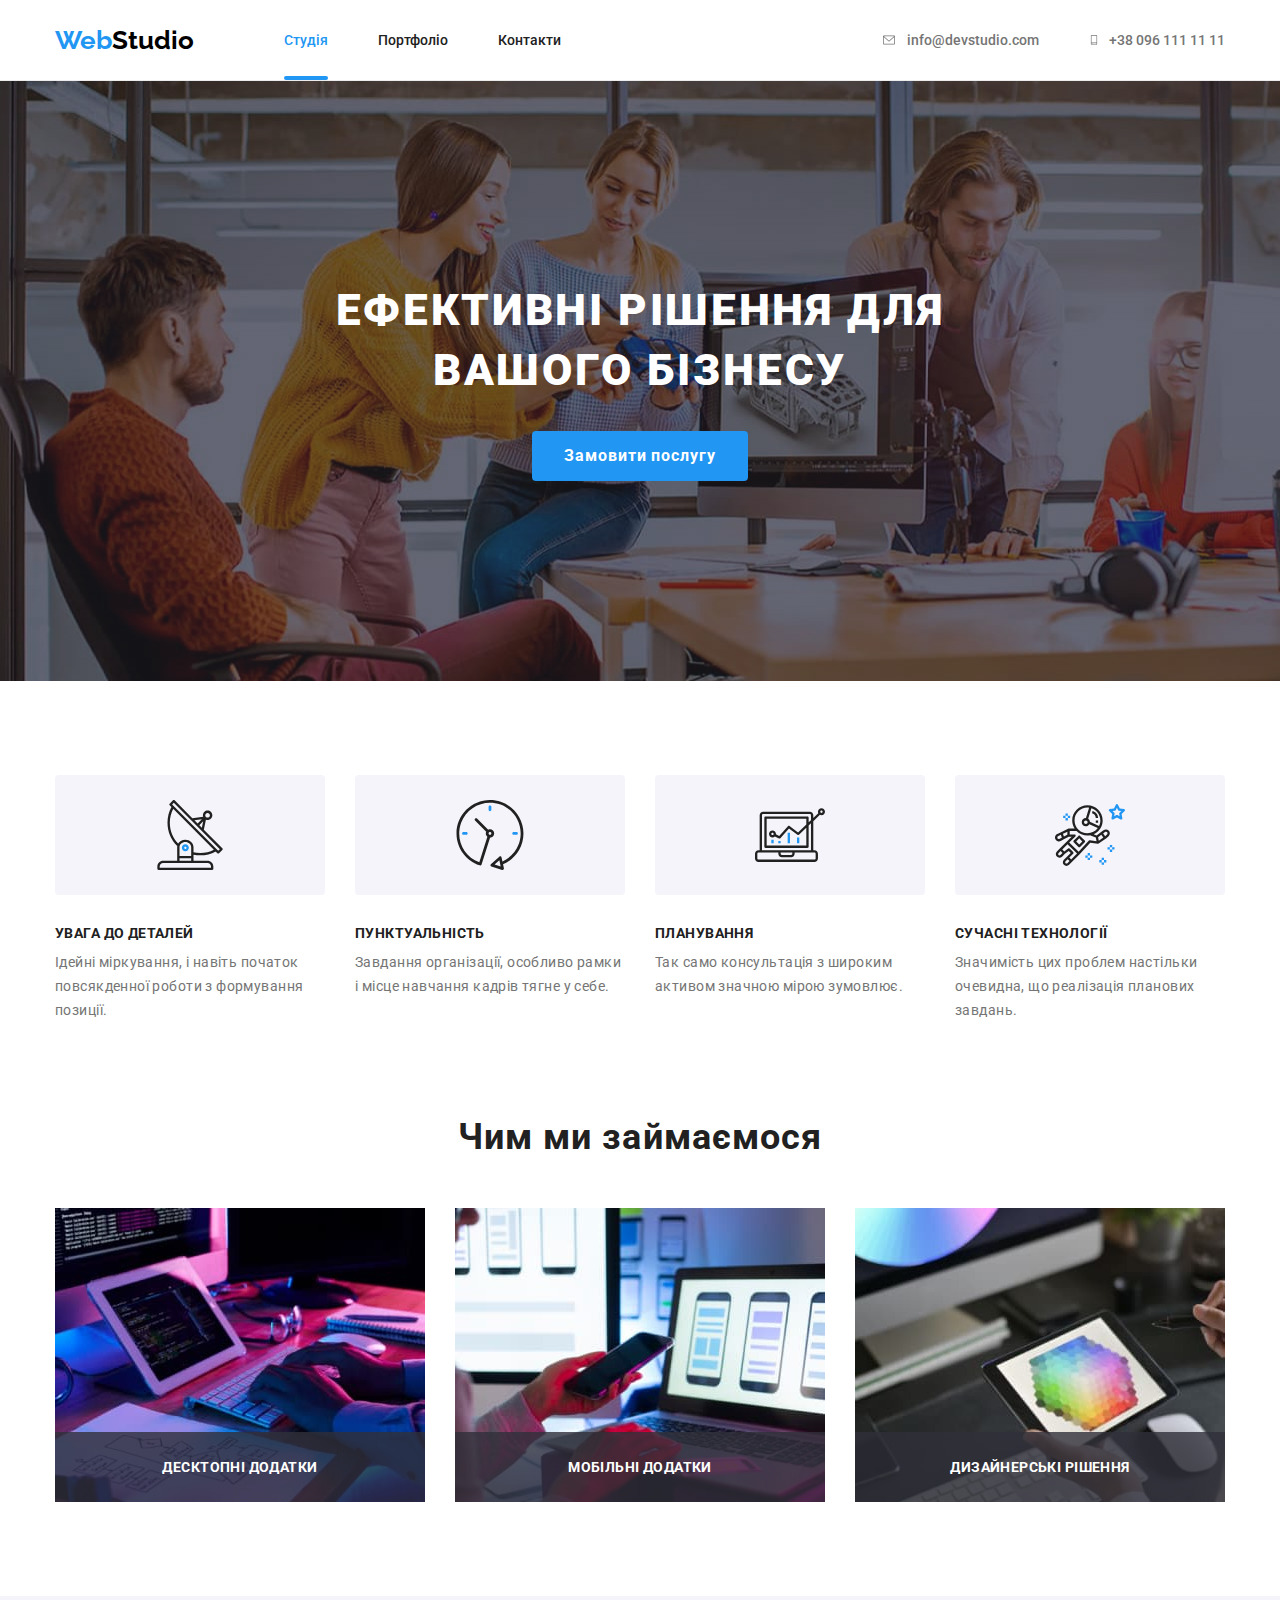
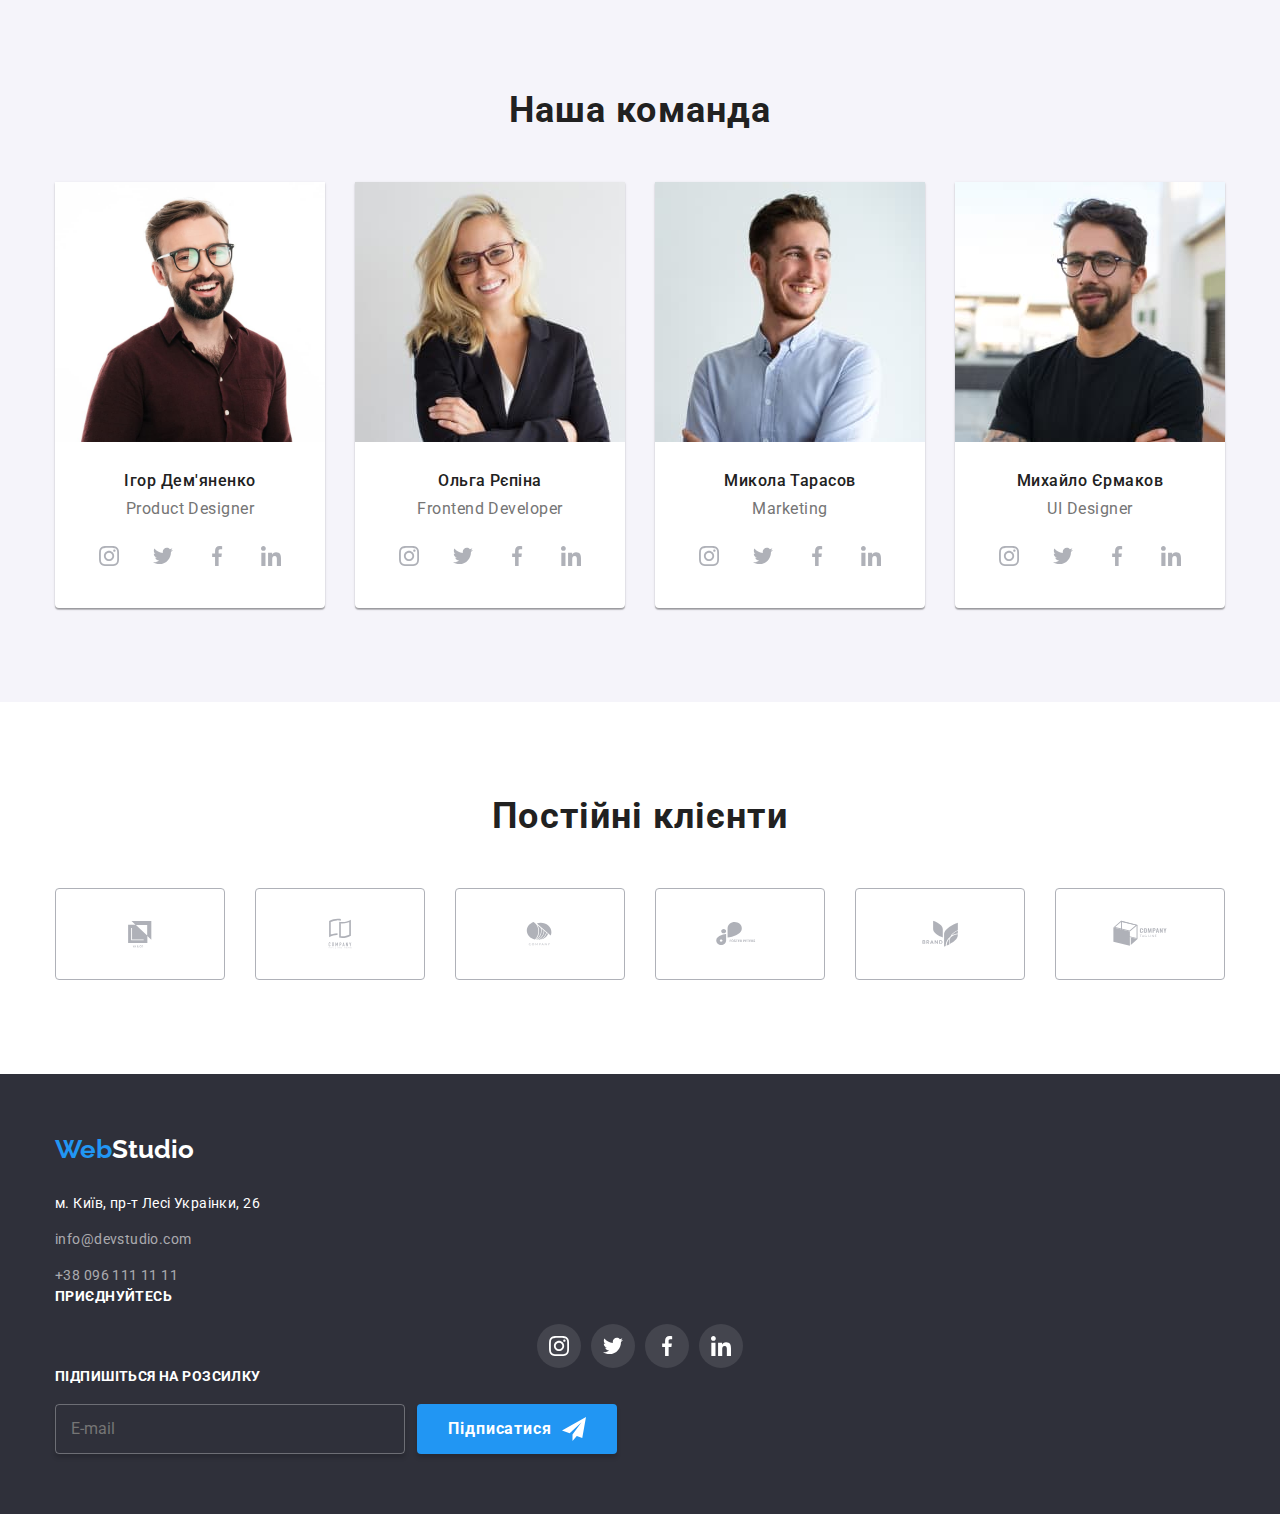
==== commit aa16f7b3: "23.11" ====
--- a/index.html
+++ b/index.html
@@ -11,12 +11,13 @@
   <link href="https://fonts.googleapis.com/css2?family=Raleway:wght@700&display=swap" rel="stylesheet">
 
   <link rel="stylesheet" href="https://cdnjs.cloudflare.com/ajax/libs/modern-normalize/1.0.0/modern-normalize.min.css">
-  <link rel="stylesheet" href="./css/styles.css">
+  <link rel="stylesheet" href="./css/main.min.css">
 
   <title>WebStudio</title>
 </head>
 
 <body>
+
   <!-- Header -->
   <header class="header">
 
@@ -59,7 +60,7 @@
     <!-- Slogan -->
     <section class="section-slogan">
       <div class="container slogan">
-        <h1 class="slogan-text">Ефективні рішення для вашого бізнесу</h1>
+        <h1 class="slogan__text">Ефективні рішення для вашого бізнесу</h1>
         <button type="button" class="order" data-modal-open>Замовити послугу</button>
       </div>
 
@@ -70,7 +71,7 @@
             <fieldset class="modal__group">
               <legend class="modal__title">Залиште свої дані, ми вам передзвонимо</legend>
               <label class="modal__label">
-                <input type="text" name="username" placeholder=" " class="modal__input">
+                <input type="text" name="username" placeholder=" " class="modal__input" autocomplete="on">
                 <span class="modal__text">Ім'я</span>
                 <span class="modal__icon">
                   <svg class="modal__svg">
@@ -79,8 +80,8 @@
                 </span>
               </label>
               <label class="modal__label">
-                <input type="text" name="phone" placeholder=" " class="modal__input">
-                <span class="modal__text">Телефон</span>
+                <input type="text" name="phone" placeholder=" " class="modal__input" autocomplete="on">
+                <span class="modal__text">Телефон</span> 
                 <span class="modal__icon">
                   <svg class="modal__svg">
                     <use href="./images/symbol-defs.svg#phone"></use>
@@ -88,7 +89,7 @@
                 </span>
               </label>
               <label class="modal__label">
-                <input type="text" name="email" placeholder=" " class="modal__input">
+                <input type="text" name="email" placeholder=" " class="modal__input" autocomplete="on">
                 <span class="modal__text">Пошта</span>
                 <span class="modal__icon">
                   <svg class="modal__svg">
@@ -97,7 +98,7 @@
                 </span>
               </label>
               <label class="modal__comments">
-                <textarea name="feedback" placeholder="Введіть текст" class="modal__commetsinput"></textarea>
+                <textarea name="feedback" placeholder="Введіть текст" class="modal__commetsinput" autocomplete="on"></textarea>
                 <span class="modal__commentstext">Коментар</span>
               </label>
               <label class="modal__checkbox">
@@ -127,7 +128,6 @@
 
     <!-- What do we do -->
     <section class="section-whatdowedo">
-
       <div class="container whatdowedo">
         <h2 class="visually-hidden">What do we do</h2>
         <ul class="whatdowedo__menu">
@@ -175,13 +175,12 @@
           </li>
         </ul>
       </div>
-
     </section>
 
 
     <!-- What do we do image-->
+
     <section class="section-whatimage">
-
       <div class="container what-image">
         <h2 class="whatimage__slogan" id="portfolio">Чим ми займаємося</h2>
         <ul class="whatimage__menu">
@@ -201,45 +200,43 @@
           </li>
         </ul>
       </div>
-
     </section>
 
-
-
     <!-- Our team -->
+
     <section class="section-ourteam">
       <div class="container ourteam">
-        <h2 class="ourteam-title" id="about">Наша команда</h2>
-        <ul class="our-team-list">
-          <li class="card">
+        <h2 class="ourteam__title" id="about">Наша команда</h2>
+        <ul class="ourteam__list">
+          <li class="ourteam__card">
             <img src="./images/dem.jpg" alt="Ігор Дем'яненко" width="270">
-            <div class="ourteam-text">
-              <h3 class="ourteam-name">Ігор Дем'яненко</h3>
-              <p class="ourteam-profession">Product Designer</p>
-              <ul class="our-team-sn">
-                <li>
-                  <a href="#" class="our-team-li-sn">
+            <div class="ourteam__text">
+              <h3 class="ourteam__name">Ігор Дем'яненко</h3>
+              <p class="ourteam__profession">Product Designer</p>
+              <ul class="ourteam__snmenu">
+                <li>
+                  <a href="#" class="ourteam__snlist">
                     <svg class="sn-svg">
                       <use href="./images/symbol-defs.svg#instagram"></use>
                     </svg>
                   </a>
                 </li>
                 <li>
-                  <a href="#" class="our-team-li-sn">
+                  <a href="#" class="ourteam__snlist">
                     <svg class="sn-svg">
                       <use href="./images/symbol-defs.svg#twitter"></use>
                     </svg>
                   </a>
                 </li>
                 <li>
-                  <a href="#" class="our-team-li-sn">
+                  <a href="#" class="ourteam__snlist">
                     <svg class="sn-svg">
                       <use href="./images/symbol-defs.svg#facebook"></use>
                     </svg>
                   </a>
                 </li>
                 <li>
-                  <a href="#" class="our-team-li-sn">
+                  <a href="#" class="ourteam__snlist">
                     <svg class="sn-svg">
                       <use href="./images/symbol-defs.svg#linkedin"></use>
                     </svg>
@@ -249,35 +246,35 @@
             </div>
           </li>
 
-          <li class="card">
+          <li class="ourteam__card">
             <img src="./images/repina.jpg" alt="Ольга Рєпіна" width="270">
-            <div class="ourteam-text">
-              <h3 class="ourteam-name">Ольга Рєпіна</h3>
-              <p class="ourteam-profession">Frontend Developer</p>
-              <ul class="our-team-sn">
-                <li>
-                  <a href="#" class="our-team-li-sn">
+            <div class="ourteam__text">
+              <h3 class="ourteam__name">Ольга Рєпіна</h3>
+              <p class="ourteam__profession">Frontend Developer</p>
+              <ul class="ourteam__snmenu">
+                <li>
+                  <a href="#" class="ourteam__snlist">
                     <svg class="sn-svg">
                       <use href="./images/symbol-defs.svg#instagram"></use>
                     </svg>
                   </a>
                 </li>
                 <li>
-                  <a href="#" class="our-team-li-sn">
+                  <a href="#" class="ourteam__snlist">
                     <svg class="sn-svg">
                       <use href="./images/symbol-defs.svg#twitter"></use>
                     </svg>
                   </a>
                 </li>
                 <li>
-                  <a href="#" class="our-team-li-sn">
+                  <a href="#" class="ourteam__snlist">
                     <svg class="sn-svg">
                       <use href="./images/symbol-defs.svg#facebook"></use>
                     </svg>
                   </a>
                 </li>
                 <li>
-                  <a href="#" class="our-team-li-sn">
+                  <a href="#" class="ourteam__snlist">
                     <svg class="sn-svg">
                       <use href="./images/symbol-defs.svg#linkedin"></use>
                     </svg>
@@ -287,35 +284,35 @@
             </div>
           </li>
 
-          <li class="card">
+          <li class="ourteam__card">
             <img src="./images/tarasov.jpg" alt="Микола Тарасов" width="270">
-            <div class="ourteam-text">
-              <h3 class="ourteam-name">Микола Тарасов</h3>
-              <p class="ourteam-profession">Marketing</p>
-              <ul class="our-team-sn">
-                <li>
-                  <a href="#" class="our-team-li-sn">
+            <div class="ourteam__text">
+              <h3 class="ourteam__name">Микола Тарасов</h3>
+              <p class="ourteam__profession">Marketing</p>
+              <ul class="ourteam__snmenu">
+                <li>
+                  <a href="#" class="ourteam__snlist">
                     <svg class="sn-svg">
                       <use href="./images/symbol-defs.svg#instagram"></use>
                     </svg>
                   </a>
                 </li>
                 <li>
-                  <a href="#" class="our-team-li-sn">
+                  <a href="#" class="ourteam__snlist">
                     <svg class="sn-svg">
                       <use href="./images/symbol-defs.svg#twitter"></use>
                     </svg>
                   </a>
                 </li>
                 <li>
-                  <a href="#" class="our-team-li-sn">
+                  <a href="#" class="ourteam__snlist">
                     <svg class="sn-svg">
                       <use href="./images/symbol-defs.svg#facebook"></use>
                     </svg>
                   </a>
                 </li>
                 <li>
-                  <a href="#" class="our-team-li-sn">
+                  <a href="#" class="ourteam__snlist">
                     <svg class="sn-svg">
                       <use href="./images/symbol-defs.svg#linkedin"></use>
                     </svg>
@@ -325,35 +322,35 @@
             </div>
           </li>
 
-          <li class="card">
+          <li class="ourteam__card">
             <img src="./images/ermakov.jpg" alt="Михайло Єрмаков" width="270">
-            <div class="ourteam-text">
-              <h3 class="ourteam-name">Михайло Єрмаков</h3>
-              <p class="ourteam-profession">UI Designer</p>
-              <ul class="our-team-sn">
-                <li>
-                  <a href="#" class="our-team-li-sn">
+            <div class="ourteam__text">
+              <h3 class="ourteam__name">Михайло Єрмаков</h3>
+              <p class="ourteam__profession">UI Designer</p>
+              <ul class="ourteam__snmenu">
+                <li>
+                  <a href="#" class="ourteam__snlist">
                     <svg class="sn-svg">
                       <use href="./images/symbol-defs.svg#instagram"></use>
                     </svg>
                   </a>
                 </li>
                 <li>
-                  <a href="#" class="our-team-li-sn">
+                  <a href="#" class="ourteam__snlist">
                     <svg class="sn-svg">
                       <use href="./images/symbol-defs.svg#twitter"></use>
                     </svg>
                   </a>
                 </li>
                 <li>
-                  <a href="#" class="our-team-li-sn">
+                  <a href="#" class="ourteam__snlist">
                     <svg class="sn-svg">
                       <use href="./images/symbol-defs.svg#facebook"></use>
                     </svg>
                   </a>
                 </li>
                 <li>
-                  <a href="#" class="our-team-li-sn">
+                  <a href="#" class="ourteam__snlist">
                     <svg class="sn-svg">
                       <use href="./images/symbol-defs.svg#linkedin"></use>
                     </svg>
@@ -365,101 +362,110 @@
 
         </ul>
       </div>
-
     </section>
 
 
     <!-- Regular customers -->
-    <section class="section-reg-cust">
+
+    <section class="section-regcust">
       <div class="container">
-        <h2 class="reg-cust-title" id="customers">Постійні клієнти</h2>
-        <ul class="reg-cust-list-ul">
-          <li class="reg-cust-list-li">
-            <a href="#" class="reg-cust-list-a">
-              <svg class="client-svg">
+        <h2 class="regcust__title" id="customers">Постійні клієнти</h2>
+        <ul class="regcust__menu">
+          <li class="regcust__list">
+            <a href="#" class="regcust__list-a">
+              <svg class="regcust__client-svg">
                 <use href="./images/symbol-defs.svg#client1"></use>
               </svg>
             </a>
           </li>
-          <li class="reg-cust-list-li"><a href="#" class="reg-cust-list-a">
-              <svg class="client-svg">
+          <li class="regcust__list">
+            <a href="#" class="regcust__list-a">
+              <svg class="regcust__client-svg">
                 <use href="./images/symbol-defs.svg#client2"></use>
               </svg>
-            </a></li>
-          <li class="reg-cust-list-li"><a href="#" class="reg-cust-list-a">
-              <svg class="client-svg">
+            </a>
+          </li>
+          <li class="regcust__list">
+            <a href="#" class="regcust__list-a">
+              <svg class="regcust__client-svg">
                 <use href="./images/symbol-defs.svg#client3"></use>
               </svg>
-            </a></li>
-          <li class="reg-cust-list-li"><a href="#" class="reg-cust-list-a">
-              <svg class="client-svg">
+            </a>
+          </li>
+          <li class="regcust__list">
+            <a href="#" class="regcust__list-a">
+              <svg class="regcust__client-svg">
                 <use href="./images/symbol-defs.svg#client4"></use>
               </svg>
-            </a></li>
-          <li class="reg-cust-list-li"><a href="#" class="reg-cust-list-a">
-              <svg class="client-svg">
+            </a>
+          </li>
+          <li class="regcust__list">
+            <a href="#" class="regcust__list-a">
+              <svg class="regcust__client-svg">
                 <use href="./images/symbol-defs.svg#client5"></use>
               </svg>
-            </a></li>
-          <li class="reg-cust-list-li"><a href="#" class="reg-cust-list-a">
-              <svg class="client-svg">
+            </a>
+          </li>
+          <li class="regcust__list">
+            <a href="#" class="regcust__list-a">
+              <svg class="regcust__client-svg">
                 <use href="./images/symbol-defs.svg#client6"></use>
               </svg>
-            </a></li>
-        </ul>
-      </div>
-
-
+            </a>
+          </li>
+        </ul>
+      </div>
     </section>
 
   </main>
 
   <!-- Footer -->
   <footer class="footer">
+
     <!-- Contacts -->
-    <div class="container footer-cont">
-      <div class="footer-contacts">
-        <a href="#" class="footer-logo" id="contacts">Web<span class="logostudio-footer">Studio</span></a>
-        <ul class="footer-menu">
-          <li class="footer-menu-li">
+    <div class="container footer__container">
+      <div class="footer__contacts">
+        <a href="#" class="footer__logoweb" id="contacts">Web<span class="footer__logostudio">Studio</span></a>
+        <ul class="contacts__menu">
+          <li class="contacts__list">
             <a href="https://goo.gl/maps/CPtrU1FHBa2aNyZL9" target="_blank" rel="noopener noreferrer nofollow"
-              class="footer-link">
+              class="contacts__link">
               м. Київ, пр-т Лесі Украінки, 26</a>
           </li>
-          <li class="footer-menu-li"><a href="mailto:info@devstudio.com" class="footer-link-dop">info@devstudio.com</a>
-          </li>
-          <li><a href="tel:+380961111111" class="footer-link-dop">+38 096 111 11 11</a></li>
-        </ul>
-      </div>
-
+          <li class="contacts__list">
+            <a href="mailto:info@devstudio.com" class="contacts__link-dop">info@devstudio.com</a>
+          </li>
+          <li><a href="tel:+380961111111" class="contacts__link-dop">+38 096 111 11 11</a></li>
+        </ul>
+      </div>
 
       <!-- Social networks -->
-      <div class="footer-sn">
-        <p class="footer-sn-title">приєднуйтесь</p>
-        <ul class="footer-sn-ul">
+      <div class="footer_socialnetworks">
+        <p class="socialnetworks__title">приєднуйтесь</p>
+        <ul class="socialnetworks__menu">
           <li>
-            <a href="#" class="footer-sn-li">
+            <a href="#" class="socialnetworks__list">
               <svg class="sn-svg">
                 <use href="./images/symbol-defs.svg#instagram"></use>
               </svg>
             </a>
           </li>
           <li>
-            <a href="#" class="footer-sn-li">
+            <a href="#" class="socialnetworks__list">
               <svg class="sn-svg">
                 <use href="./images/symbol-defs.svg#twitter"></use>
               </svg>
             </a>
           </li>
           <li>
-            <a href="#" class="footer-sn-li">
+            <a href="#" class="socialnetworks__list">
               <svg class="sn-svg">
                 <use href="./images/symbol-defs.svg#facebook"></use>
               </svg>
             </a>
           </li>
           <li>
-            <a href="#" class="footer-sn-li">
+            <a href="#" class="socialnetworks__list">
               <svg class="sn-svg">
                 <use href="./images/symbol-defs.svg#linkedin"></use>
               </svg>
@@ -470,20 +476,19 @@
 
 
       <!-- Subscribe forms -->
-      <div class="footer-subscribe">
-        <p class="footer-subscribe-title">Підпишіться на розсилку</p>
-        <form name="footer-subscribe-form" autocomplete="on" novalidate class="subscribe-form">
-          <input type="email" name="email" placeholder="E-mail">
-          <button type="submit" class="subscribe">
+      <div class="footer__subscribe">
+        <p class="subscribe__title">Підпишіться на розсилку</p>
+        <form name="subscribe__form" novalidate class="subscribe__form">
+          <input type="email" name="email" placeholder="E-mail"  autocomplete="on">
+          <button type="submit" class="subscribe__button">
             Підписатися
-            <svg class="subscribe-svg">
+            <svg class="subscribe__svg">
               <use href="./images/symbol-defs.svg#telegram"></use>
             </svg>
           </button>
         </form>
       </div>
 
-
     </div>
   </footer>
 
--- a/css/main.min.css
+++ b/css/main.min.css
@@ -0,0 +1 @@
+body{font-style:normal;font-family:"Roboto",sans-serif}h1,h2,h3,h4,h5,h6{margin:0;padding:0}p{margin:0;padding:0}a{text-decoration:none;color:currentColor}ul{list-style-type:none;margin:0;padding:0}button{font-style:normal;font-family:"Roboto",sans-serif;padding:0}img{display:block}.container{width:1200px;padding:0 15px;margin:0 auto}.visually-hidden{position:absolute;width:1px;height:1px;margin:-1px;border:0;padding:0;white-space:nowrap;-webkit-clip-path:inset(100%);clip-path:inset(100%);clip:rect(0 0 0 0);overflow:hidden}.header{border-bottom:1px solid #ececec}.header-menu{background-color:#fff;display:-webkit-box;display:-ms-flexbox;display:flex;-webkit-box-align:center;-ms-flex-align:center;align-items:center;-webkit-box-pack:center;-ms-flex-pack:center;justify-content:center}.logoweb{color:#2196f3;font-size:26px;font-weight:700;line-height:1.17;font-family:"Raleway",sans-serif;margin-right:90px}.logostudio{color:#000}.navigation{display:-webkit-box;display:-ms-flexbox;display:flex;-webkit-box-align:center;-ms-flex-align:center;align-items:center}.navigation__menu{display:-webkit-box;display:-ms-flexbox;display:flex;gap:50px;padding:0;margin:0}.navigation__link{color:#212121;font-size:14px;font-weight:500;line-height:1.17;display:block;padding:32px 0;-webkit-transition:color 250ms cubic-bezier(0.4, 0, 0.2, 1);transition:color 250ms cubic-bezier(0.4, 0, 0.2, 1)}.navigation__link-active{position:relative;color:#2196f3;font-size:14px;font-weight:500;line-height:1.17;display:block;padding:32px 0}.navigation__link-active::after{content:"";position:absolute;bottom:0;display:block;background-color:#2196f3;width:100%;height:4px;border-radius:2px}.navigation__link:hover,.navigation__link:focus{color:#2196f3}.connection{margin:0}.connection__menu{display:-webkit-box;display:-ms-flexbox;display:flex;gap:50px;padding:0;margin-left:auto;-webkit-box-align:center;-ms-flex-align:center;align-items:center}.connection__list{color:#757575}.connection__svg-env{width:16px;height:12px;padding:0;margin-right:10px;fill:currentColor}.connection__svg-smart{width:10px;height:16px;padding:0;margin-right:10px;fill:currentColor}.connection__link{display:-webkit-box;display:-ms-flexbox;display:flex;-webkit-box-align:center;-ms-flex-align:center;align-items:center;color:currentColor;font-size:14px;font-weight:500;line-height:1.17;-webkit-transition:color 250ms cubic-bezier(0.4, 0, 0.2, 1);transition:color 250ms cubic-bezier(0.4, 0, 0.2, 1)}.connection__link:hover,.connection__link:focus{color:#2196f3}.section-slogan{padding:200px 0;width:100%;max-width:1600px;margin-left:auto;margin-right:auto;background-image:-webkit-gradient(linear, left top, right top, from(rgba(47, 48, 58, 0.4)), to(rgba(47, 48, 58, 0.4))),url("../images/fon.jpg");background-image:linear-gradient(to right, rgba(47, 48, 58, 0.4), rgba(47, 48, 58, 0.4)),url("../images/fon.jpg")}.slogan{text-align:center;position:relative}.slogan__text{color:#fff;text-align:center;font-size:44px;font-weight:900;line-height:1.36;letter-spacing:2.64px;text-transform:uppercase;width:700px;margin:auto;margin-bottom:30px}.order{font-style:normal;background-color:#2196f3;color:#fff;border:none;border-radius:4px;text-align:center;font-size:16px;font-weight:700;line-height:1.875;letter-spacing:.96px;padding:10px 32px;cursor:pointer;-webkit-transition:background-color 250ms cubic-bezier(0.4, 0, 0.2, 1);transition:background-color 250ms cubic-bezier(0.4, 0, 0.2, 1)}.order:hover,.order:focus{background-color:#188ce8;outline-width:0}.modal{position:absolute;top:50%;left:50%;-webkit-transform:translate(-50%, -50%) scale(1);transform:translate(-50%, -50%) scale(1);width:530px;height:580px;display:-webkit-box;display:-ms-flexbox;display:flex;-webkit-box-align:start;-ms-flex-align:start;align-items:flex-start;-webkit-box-pack:center;-ms-flex-pack:center;justify-content:center;background-color:#fff;padding:40px;-webkit-transition:-webkit-transform 250ms cubic-bezier(0.4, 0, 0.2, 1);transition:-webkit-transform 250ms cubic-bezier(0.4, 0, 0.2, 1);transition:transform 250ms cubic-bezier(0.4, 0, 0.2, 1);transition:transform 250ms cubic-bezier(0.4, 0, 0.2, 1), -webkit-transform 250ms cubic-bezier(0.4, 0, 0.2, 1)}.modal.is-hidden{-webkit-transform:scale(0.1);transform:scale(0.1)}.modal__backdrop{position:fixed;z-index:10;top:0;left:0;width:100%;height:100%;background-color:rgba(0,0,0,.5);opacity:1;visibility:visible;-webkit-transition:opacity 250ms cubic-bezier(0.4, 0, 0.2, 1),visibility 250ms cubic-bezier(0.4, 0, 0.2, 1);transition:opacity 250ms cubic-bezier(0.4, 0, 0.2, 1),visibility 250ms cubic-bezier(0.4, 0, 0.2, 1)}.modal__backdrop.is-hidden{visibility:hidden;opacity:0;pointer-events:none}.modal__form{display:-webkit-box;display:-ms-flexbox;display:flex;-webkit-box-orient:vertical;-webkit-box-direction:normal;-ms-flex-direction:column;flex-direction:column;-webkit-box-align:center;-ms-flex-align:center;align-items:center;padding:0}.modal__group{display:-webkit-box;display:-ms-flexbox;display:flex;-webkit-box-orient:vertical;-webkit-box-direction:normal;-ms-flex-direction:column;flex-direction:column;padding:0;margin:0;border:none;width:450px}.modal__title{width:100%;font-weight:700;text-align:center;font-size:20px;line-height:normal;letter-spacing:.6px;margin-bottom:30px}.modal__label{position:relative;display:-webkit-box;display:-ms-flexbox;display:flex;-webkit-box-orient:vertical;-webkit-box-direction:normal;-ms-flex-direction:column;flex-direction:column;cursor:pointer;margin-bottom:28px;color:#212121}.modal__label:focus>.modal__icon,.modal__label:focus-visible>.modal__icon,.modal__label:focus-within>.modal__icon{color:#2196f3}.modal__input{display:block;height:40px;border-radius:4px;border:1px solid rgba(33,33,33,.2);padding-left:40px;-webkit-transition:border-color 250ms cubic-bezier(0.4, 0, 0.2, 1);transition:border-color 250ms cubic-bezier(0.4, 0, 0.2, 1)}.modal__input:focus,.modal__input:focus-visible,.modal__input:focus-within{border-color:#2196f3;outline-width:0}.modal__text{position:absolute;top:-50%;left:0px;color:#757575;font-size:12px;font-weight:400;line-height:normal;letter-spacing:.12px}.modal__icon{position:absolute;top:25%;left:12px;-webkit-transition:color 250ms cubic-bezier(0.4, 0, 0.2, 1);transition:color 250ms cubic-bezier(0.4, 0, 0.2, 1)}.modal__svg{width:18px;height:18px;fill:currentColor}.modal__comments{position:relative;display:-webkit-box;display:-ms-flexbox;display:flex;-webkit-box-orient:vertical;-webkit-box-direction:normal;-ms-flex-direction:column;flex-direction:column;cursor:pointer;margin-bottom:20px;color:#212121}.modal__commetsinput{display:block;height:120px;border-radius:4px;border:1px solid rgba(33,33,33,.2);padding:12px 16px;resize:none;color:rgba(117,117,117,.5);font-size:12px;font-weight:400;line-height:normal;letter-spacing:.12px;-webkit-transition:border-color 250ms cubic-bezier(0.4, 0, 0.2, 1);transition:border-color 250ms cubic-bezier(0.4, 0, 0.2, 1)}.modal__commentstext{position:absolute;top:-20px;left:0px;color:#757575;font-size:12px;font-weight:400;line-height:normal;letter-spacing:.12px}.modal__comments:focus-within>.modal__commetsinput{border-color:#2196f3;outline-width:0}.modal__checkbox{position:relative;display:-webkit-box;display:-ms-flexbox;display:flex;-webkit-box-align:center;-ms-flex-align:center;align-items:center;-webkit-box-pack:center;-ms-flex-pack:center;justify-content:center;padding:0;margin-bottom:30px}.modal__checkboxinput{position:absolute;width:1px;height:1px;margin:-1px;border:0;padding:0;white-space:nowrap;-webkit-clip-path:inset(100%);clip-path:inset(100%);clip:rect(0 0 0 0);overflow:hidden}.modal__checkboxtext{color:#757575;font-size:14px;font-weight:400;line-height:24px;letter-spacing:.42px;margin-left:8px}.modal__checkboxtext-active{color:#2196f3;text-decoration-line:underline}.modal__checkboxicon{display:-webkit-box;display:-ms-flexbox;display:flex;-webkit-box-pack:center;-ms-flex-pack:center;justify-content:center;-webkit-box-align:center;-ms-flex-align:center;align-items:center;width:16px;height:16px;color:#fff;border:1.5px solid #212121;border-radius:4px;-webkit-transition:color 250ms cubic-bezier(0.4, 0, 0.2, 1),background-color 250ms cubic-bezier(0.4, 0, 0.2, 1);transition:color 250ms cubic-bezier(0.4, 0, 0.2, 1),background-color 250ms cubic-bezier(0.4, 0, 0.2, 1)}.modal__checkboxsvg{width:16px;height:16px;fill:currentColor}.modal__checkboxinput:checked+.modal__checkboxicon{color:#fff;background-color:#2196f3;border-color:rgba(0,0,0,0)}.modal__checkboxinput:focus-visible+.modal__checkboxicon{color:#fff;border-color:#2196f3}.modal__send{display:-webkit-box;display:-ms-flexbox;display:flex;-webkit-box-pack:center;-ms-flex-pack:center;justify-content:center;-webkit-box-align:center;-ms-flex-align:center;align-items:center;width:200px;height:50px;background-color:#2196f3;color:#fff;border:none;border-radius:4px;-webkit-box-shadow:0px 4px 4px 0px rgba(0,0,0,.15);box-shadow:0px 4px 4px 0px rgba(0,0,0,.15);text-align:center;font-size:16px;font-weight:700;line-height:30px;letter-spacing:.96px;padding:10px 0;cursor:pointer;-webkit-transition:background-color 250ms cubic-bezier(0.4, 0, 0.2, 1);transition:background-color 250ms cubic-bezier(0.4, 0, 0.2, 1)}.modal__send:focus,.modal__send:hover{background-color:#188ce8;outline-width:0}.modal__close{position:absolute;top:8px;right:8px;display:-webkit-box;display:-ms-flexbox;display:flex;-webkit-box-align:center;-ms-flex-align:center;align-items:center;-webkit-box-pack:center;-ms-flex-pack:center;justify-content:center;width:30px;height:30px;border-radius:50%;border:1px solid #afb1b8;color:currentColor;background-color:#fff;-webkit-transition:color 250ms cubic-bezier(0.4, 0, 0.2, 1);transition:color 250ms cubic-bezier(0.4, 0, 0.2, 1)}.modal__closesvg{width:18px;height:18px;fill:currentColor}.modal__close:hover,.modal__close:focus{color:#2196f3;outline-width:0}.section-whatdowedo{padding:94px 0}.whatdowedo{background-color:#fff}.whatdowedo__menu{display:-webkit-box;display:-ms-flexbox;display:flex;gap:30px;-webkit-box-pack:center;-ms-flex-pack:center;justify-content:center}.whatdowedo__list{width:270px;display:block}.whatdowedo__icon{display:-webkit-box;display:-ms-flexbox;display:flex;height:120px;background-color:#f5f4fa;border-radius:4px;-webkit-box-align:center;-ms-flex-align:center;align-items:center;-webkit-box-pack:center;-ms-flex-pack:center;justify-content:center}.whatdowedo__icon-svg{width:70px;height:70px}.whatdowedo__title{color:#212121;font-size:14px;font-weight:700;line-height:1.17;letter-spacing:.42px;text-transform:uppercase;margin-bottom:10px;margin-top:30px}.whatdowedo__text{color:#757575;font-size:14px;font-weight:400;line-height:1.7;letter-spacing:.42px}.section-whatimage{padding-bottom:94px;background-color:#fff}.whatimage{margin:0}.whatimage__slogan{color:#212121;text-align:center;font-size:36px;font-weight:700;letter-spacing:1.08px;margin-bottom:50px}.whatimage__menu{display:-webkit-box;display:-ms-flexbox;display:flex;-webkit-box-align:center;-ms-flex-align:center;align-items:center;gap:30px;-webkit-box-pack:center;-ms-flex-pack:center;justify-content:center}.whatimage__list{position:relative;z-index:auto}.whatimage__text{position:absolute;bottom:0;width:100%;height:70px;background-color:rgba(47,48,58,.8);color:#fff;display:-webkit-box;display:-ms-flexbox;display:flex;-webkit-box-align:center;-ms-flex-align:center;align-items:center;-webkit-box-pack:center;-ms-flex-pack:center;justify-content:center;font-size:14px;font-weight:700;line-height:normal;letter-spacing:.42px;text-transform:uppercase}.section-ourteam{background-color:#f5f4fa;padding:94px 0}.ourteam{margin:0 auto}.ourteam__title{color:#212121;text-align:center;font-size:36px;font-weight:700;letter-spacing:1.08px;margin-bottom:50px}.ourteam__list{display:-webkit-box;display:-ms-flexbox;display:flex;gap:30px;-webkit-box-pack:center;-ms-flex-pack:center;justify-content:center}.ourteam__card{width:270px;border-radius:0px 0px 4px 4px;background:#fff;-webkit-box-shadow:0px 2px 1px 0px rgba(0,0,0,.2),0px 1px 1px 0px rgba(0,0,0,.14),0px 1px 3px 0px rgba(0,0,0,.12);box-shadow:0px 2px 1px 0px rgba(0,0,0,.2),0px 1px 1px 0px rgba(0,0,0,.14),0px 1px 3px 0px rgba(0,0,0,.12)}.ourteam__text{padding:30px 0}.ourteam__name{color:#212121;text-align:center;font-size:16px;font-weight:500;letter-spacing:.48px;margin-bottom:10px}.ourteam__profession{color:#757575;text-align:center;font-size:16px;font-weight:400;letter-spacing:.48px;margin-bottom:16px}.ourteam__snmenu{display:-webkit-box;display:-ms-flexbox;display:flex;gap:10px;-webkit-box-pack:center;-ms-flex-pack:center;justify-content:center}.ourteam__snlist{display:-webkit-box;display:-ms-flexbox;display:flex;-webkit-box-align:center;-ms-flex-align:center;align-items:center;-webkit-box-pack:center;-ms-flex-pack:center;justify-content:center;width:44px;height:44px;border-radius:50%;color:#afb1b8;-webkit-transition:color 250ms cubic-bezier(0.4, 0, 0.2, 1),background-color 250ms cubic-bezier(0.4, 0, 0.2, 1);transition:color 250ms cubic-bezier(0.4, 0, 0.2, 1),background-color 250ms cubic-bezier(0.4, 0, 0.2, 1)}.ourteam__snlist:hover,.ourteam__snlist:focus{color:#fff;background-color:#2196f3}.sn-svg{width:20px;height:20px;fill:currentColor}.section-regcust{background-color:#fff;padding:94px 0}.regcust{margin:0}.regcust__title{color:#212121;text-align:center;font-size:36px;font-weight:700;letter-spacing:1.08px;margin-bottom:50px}.regcust__menu{display:-webkit-box;display:-ms-flexbox;display:flex;gap:30px;padding:0;margin:0}.regcust__list{display:block}.regcust__list-a{display:-webkit-box;display:-ms-flexbox;display:flex;-webkit-box-align:center;-ms-flex-align:center;align-items:center;-webkit-box-pack:center;-ms-flex-pack:center;justify-content:center;width:170px;height:92px;border-radius:4px;color:#afb1b8;background-color:#fff;border:1px solid #afb1b8;-webkit-transition:color 250ms cubic-bezier(0.4, 0, 0.2, 1),border 250ms cubic-bezier(0.4, 0, 0.2, 1);transition:color 250ms cubic-bezier(0.4, 0, 0.2, 1),border 250ms cubic-bezier(0.4, 0, 0.2, 1)}.regcust__list-a:hover,.regcust__list-a:focus{color:#2196f3;border:1px solid #2196f3}.regcust__client-svg{width:106px;height:60px;fill:currentColor}.section__portfolio{padding:94px 0;margin:0}.portfolio{margin:0}.portfolio__button-menu{display:-webkit-box;display:-ms-flexbox;display:flex;gap:8px;-webkit-box-pack:center;-ms-flex-pack:center;justify-content:center;margin-bottom:50px}.portfolio__button{border-radius:4px;background:#f5f4fa;border:0;color:#212121;text-align:center;font-size:16px;font-weight:500;line-height:26px;letter-spacing:.48px;cursor:pointer;padding:6px 22px;-webkit-transition:color 250ms cubic-bezier(0.4, 0, 0.2, 1),background-color 250ms cubic-bezier(0.4, 0, 0.2, 1),-webkit-box-shadow 250ms cubic-bezier(0.4, 0, 0.2, 1);transition:color 250ms cubic-bezier(0.4, 0, 0.2, 1),background-color 250ms cubic-bezier(0.4, 0, 0.2, 1),-webkit-box-shadow 250ms cubic-bezier(0.4, 0, 0.2, 1);transition:color 250ms cubic-bezier(0.4, 0, 0.2, 1),background-color 250ms cubic-bezier(0.4, 0, 0.2, 1),box-shadow 250ms cubic-bezier(0.4, 0, 0.2, 1);transition:color 250ms cubic-bezier(0.4, 0, 0.2, 1),background-color 250ms cubic-bezier(0.4, 0, 0.2, 1),box-shadow 250ms cubic-bezier(0.4, 0, 0.2, 1),-webkit-box-shadow 250ms cubic-bezier(0.4, 0, 0.2, 1)}.portfolio__button:hover,.portfolio__button:focus{background-color:#2196f3;color:#fff;-webkit-box-shadow:0px 2px 2px 0px rgba(0,0,0,.12),0px 1px 2px 0px rgba(0,0,0,.08),0px 3px 1px 0px rgba(0,0,0,.1);box-shadow:0px 2px 2px 0px rgba(0,0,0,.12),0px 1px 2px 0px rgba(0,0,0,.08),0px 3px 1px 0px rgba(0,0,0,.1)}.portfolio__menu{display:-webkit-box;display:-ms-flexbox;display:flex;-ms-flex-wrap:wrap;flex-wrap:wrap;gap:30px}.portfolio__card{display:block;width:370px;background:#fff;-webkit-transition:-webkit-box-shadow 250ms cubic-bezier(0.4, 0, 0.2, 1);transition:-webkit-box-shadow 250ms cubic-bezier(0.4, 0, 0.2, 1);transition:box-shadow 250ms cubic-bezier(0.4, 0, 0.2, 1);transition:box-shadow 250ms cubic-bezier(0.4, 0, 0.2, 1), -webkit-box-shadow 250ms cubic-bezier(0.4, 0, 0.2, 1)}.portfolio__image{position:relative;overflow:hidden}.portfolio__overlay{position:absolute;bottom:0;display:-webkit-box;display:-ms-flexbox;display:flex;-webkit-box-align:center;-ms-flex-align:center;align-items:center;-webkit-box-pack:center;-ms-flex-pack:center;justify-content:center;background-color:rgba(33,150,243,.9);width:100%;height:100%;padding:63px 24px;-webkit-transform:translateY(100%);transform:translateY(100%);-webkit-transition:-webkit-transform 250ms cubic-bezier(0.4, 0, 0.2, 1);transition:-webkit-transform 250ms cubic-bezier(0.4, 0, 0.2, 1);transition:transform 250ms cubic-bezier(0.4, 0, 0.2, 1);transition:transform 250ms cubic-bezier(0.4, 0, 0.2, 1), -webkit-transform 250ms cubic-bezier(0.4, 0, 0.2, 1)}.portfolio__overlay-text{color:#fff;font-family:Roboto;font-size:18px;font-weight:400;line-height:28px;letter-spacing:.54px}.portfolio__back{padding:20px 24px;border:1px solid #eee;border-top:0}.portfolio__title{color:#212121;font-size:18px;font-weight:700;line-height:2;letter-spacing:1.08px;margin-bottom:4px}.portfolio__text{color:#757575;font-size:16px;font-weight:400;line-height:1.875;letter-spacing:.48px}.portfolio__card:hover,.portfolio__card:focus{-webkit-box-shadow:1px 4px 6px 0px rgba(0,0,0,.16),0px 4px 4px 0px rgba(0,0,0,.06),0px 1px 1px 0px rgba(0,0,0,.12);box-shadow:1px 4px 6px 0px rgba(0,0,0,.16),0px 4px 4px 0px rgba(0,0,0,.06),0px 1px 1px 0px rgba(0,0,0,.12)}.portfolio__card:hover .portfolio__overlay,.portfolio__card:focus .portfolio__overlay{-webkit-transform:translateY(0);transform:translateY(0);-webkit-box-shadow:1px 4px 6px 0px rgba(0,0,0,.16),0px 4px 4px 0px rgba(0,0,0,.06),0px 1px 1px 0px rgba(0,0,0,.12);box-shadow:1px 4px 6px 0px rgba(0,0,0,.16),0px 4px 4px 0px rgba(0,0,0,.06),0px 1px 1px 0px rgba(0,0,0,.12)}.footer{background-color:#2f303a;padding:60px 0}.footer__logoweb{color:#2196f3;font-size:26px;font-weight:700;line-height:1.17;font-family:"Raleway",sans-serif;padding:0;margin:0}.footer__logoweb .footer__logostudio{color:#fff}@media screen and (max-width: 480px){.footer__container{display:block}}@media screen and (min-width: 481px)and (max-width: 767px){.footer__container{display:none}}@media screen and (min-width: 768px){.footer__container{display:block}}@media screen and (min-width: 1600px){.footer__container{display:-webkit-box;display:-ms-flexbox;display:flex;-webkit-box-align:baseline;-ms-flex-align:baseline;align-items:baseline;-webkit-box-pack:justify;-ms-flex-pack:justify;justify-content:space-between}}.contacts{margin:0}.contacts__menu{margin-top:28px}.contacts__list{margin-bottom:12px}.contacts__link{color:#fff;font-size:14px;font-weight:400;line-height:1.71;letter-spacing:.42px;font-style:normal;-webkit-transition:color 250ms cubic-bezier(0.4, 0, 0.2, 1);transition:color 250ms cubic-bezier(0.4, 0, 0.2, 1)}.contacts__link:hover,.contacts__link:focus{color:#2196f3}.contacts__link-dop{color:rgba(255,255,255,.6);font-size:14px;font-weight:400;line-height:1.71;letter-spacing:.42px;font-style:normal;-webkit-transition:color 250ms cubic-bezier(0.4, 0, 0.2, 1);transition:color 250ms cubic-bezier(0.4, 0, 0.2, 1)}.contacts__link-dop:hover,.contacts__link-dop:focus{color:#2196f3}.socialnetworks{margin:0}.socialnetworks__title{color:#fff;font-family:Roboto;font-size:14px;font-weight:700;line-height:normal;letter-spacing:.42px;text-transform:uppercase;margin-bottom:20px}.socialnetworks__menu{display:-webkit-box;display:-ms-flexbox;display:flex;gap:10px;-webkit-box-pack:center;-ms-flex-pack:center;justify-content:center}.socialnetworks__list{display:-webkit-box;display:-ms-flexbox;display:flex;-webkit-box-align:center;-ms-flex-align:center;align-items:center;-webkit-box-pack:center;-ms-flex-pack:center;justify-content:center;width:44px;height:44px;border-radius:50%;color:#fff;background-color:rgba(255,255,255,.1);-webkit-transition:background-color 250ms cubic-bezier(0.4, 0, 0.2, 1);transition:background-color 250ms cubic-bezier(0.4, 0, 0.2, 1)}.socialnetworks__list:hover,.socialnetworks__list:focus{background-color:#2196f3}.footer__subscribe{display:-webkit-box;display:-ms-flexbox;display:flex;-webkit-box-orient:vertical;-webkit-box-direction:normal;-ms-flex-direction:column;flex-direction:column;margin-right:0}.subscribe{margin:0}.subscribe__title{color:#fff;font-size:14px;font-weight:700;line-height:normal;letter-spacing:.42px;text-transform:uppercase;margin-bottom:20px}.subscribe__form{display:-webkit-box;display:-ms-flexbox;display:flex;-webkit-box-orient:horizontal;-webkit-box-direction:normal;-ms-flex-direction:row;flex-direction:row}.subscribe__form input{width:350px;border-radius:4px;border:1px solid rgba(255,255,255,.3);background:rgba(33,150,243,0);-webkit-box-shadow:0px 4px 4px 0px rgba(0,0,0,.15);box-shadow:0px 4px 4px 0px rgba(0,0,0,.15);padding:15px;color:#fff}.subscribe__button{display:-webkit-box;display:-ms-flexbox;display:flex;-webkit-box-pack:center;-ms-flex-pack:center;justify-content:center;-webkit-box-align:center;-ms-flex-align:center;align-items:center;width:200px;height:50px;background-color:#2196f3;color:#fff;border:none;border-radius:4px;-webkit-box-shadow:0px 4px 4px 0px rgba(0,0,0,.15);box-shadow:0px 4px 4px 0px rgba(0,0,0,.15);text-align:center;font-size:16px;font-weight:700;line-height:30px;letter-spacing:.96px;padding:10px 0;cursor:pointer;margin-left:12px}.subscribe__svg{width:24px;height:24px;fill:currentColor;margin-left:10px}/*# sourceMappingURL=main.min.css.map */